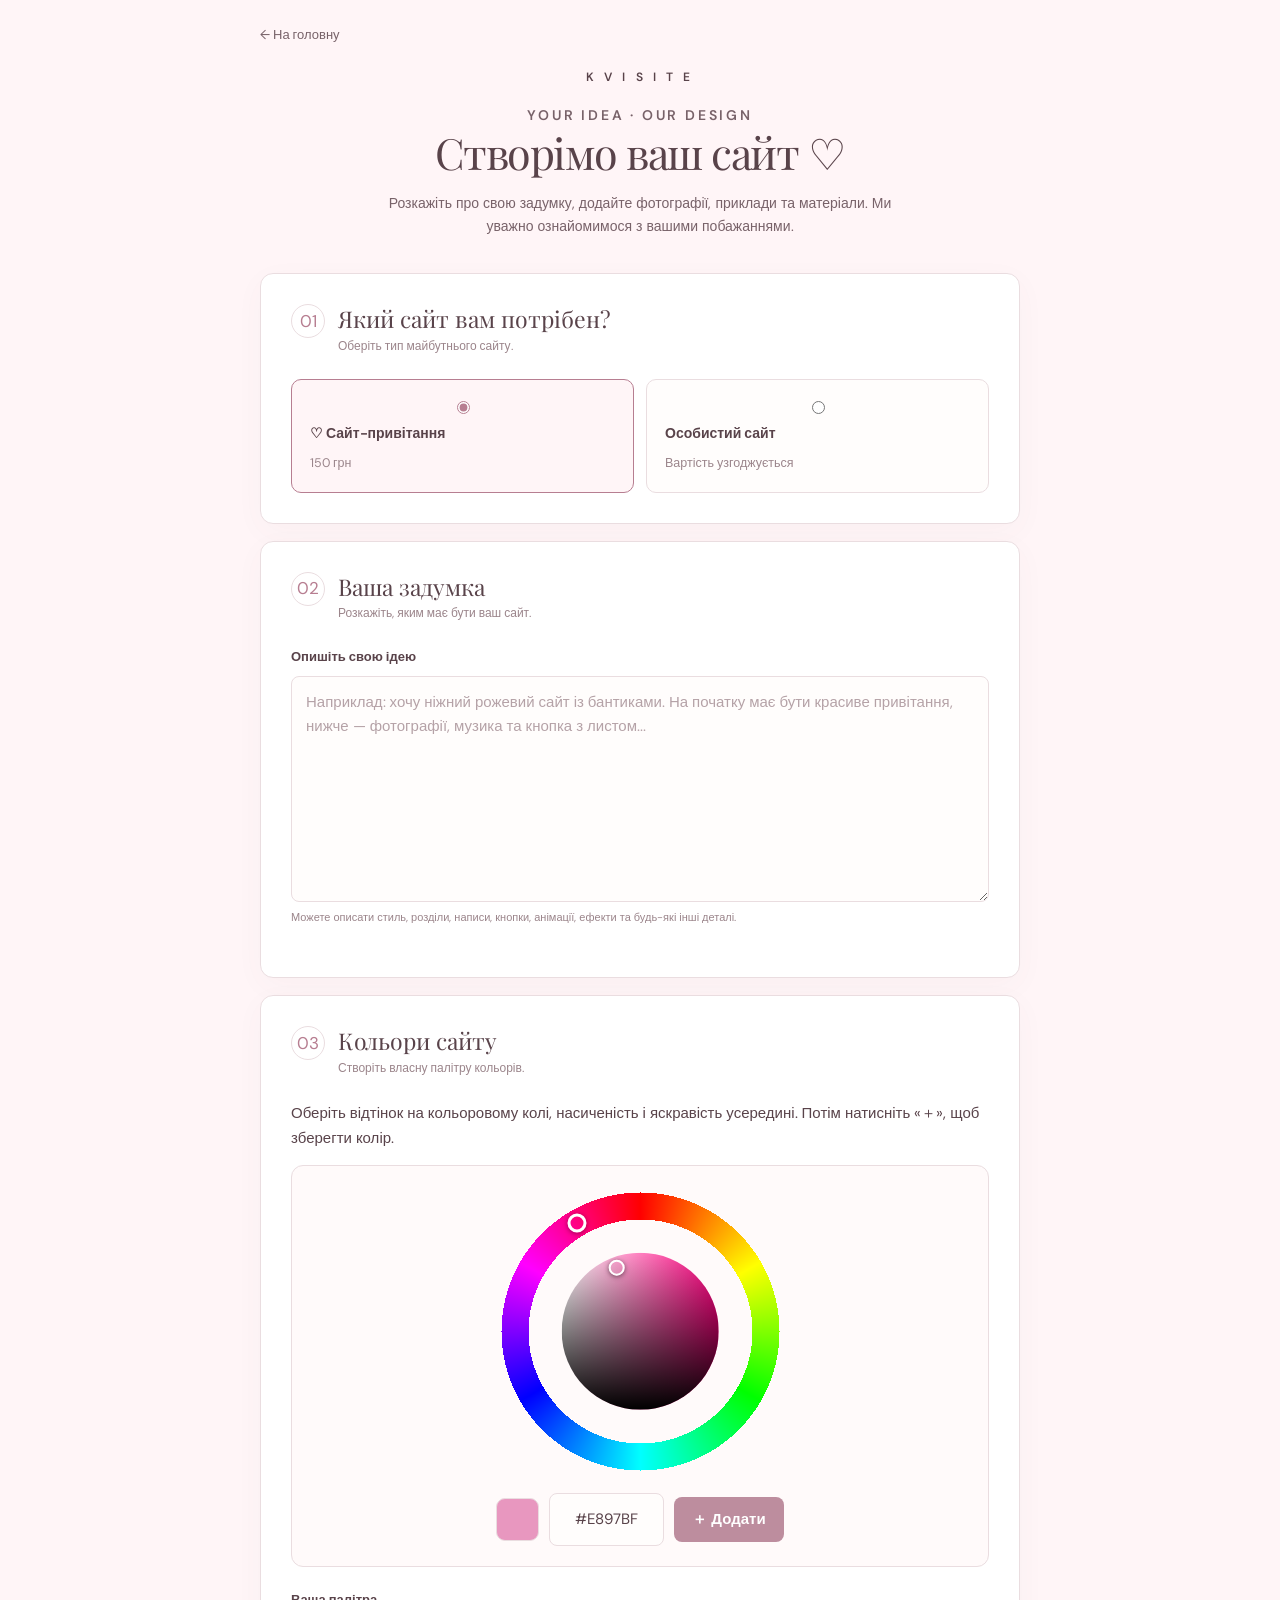
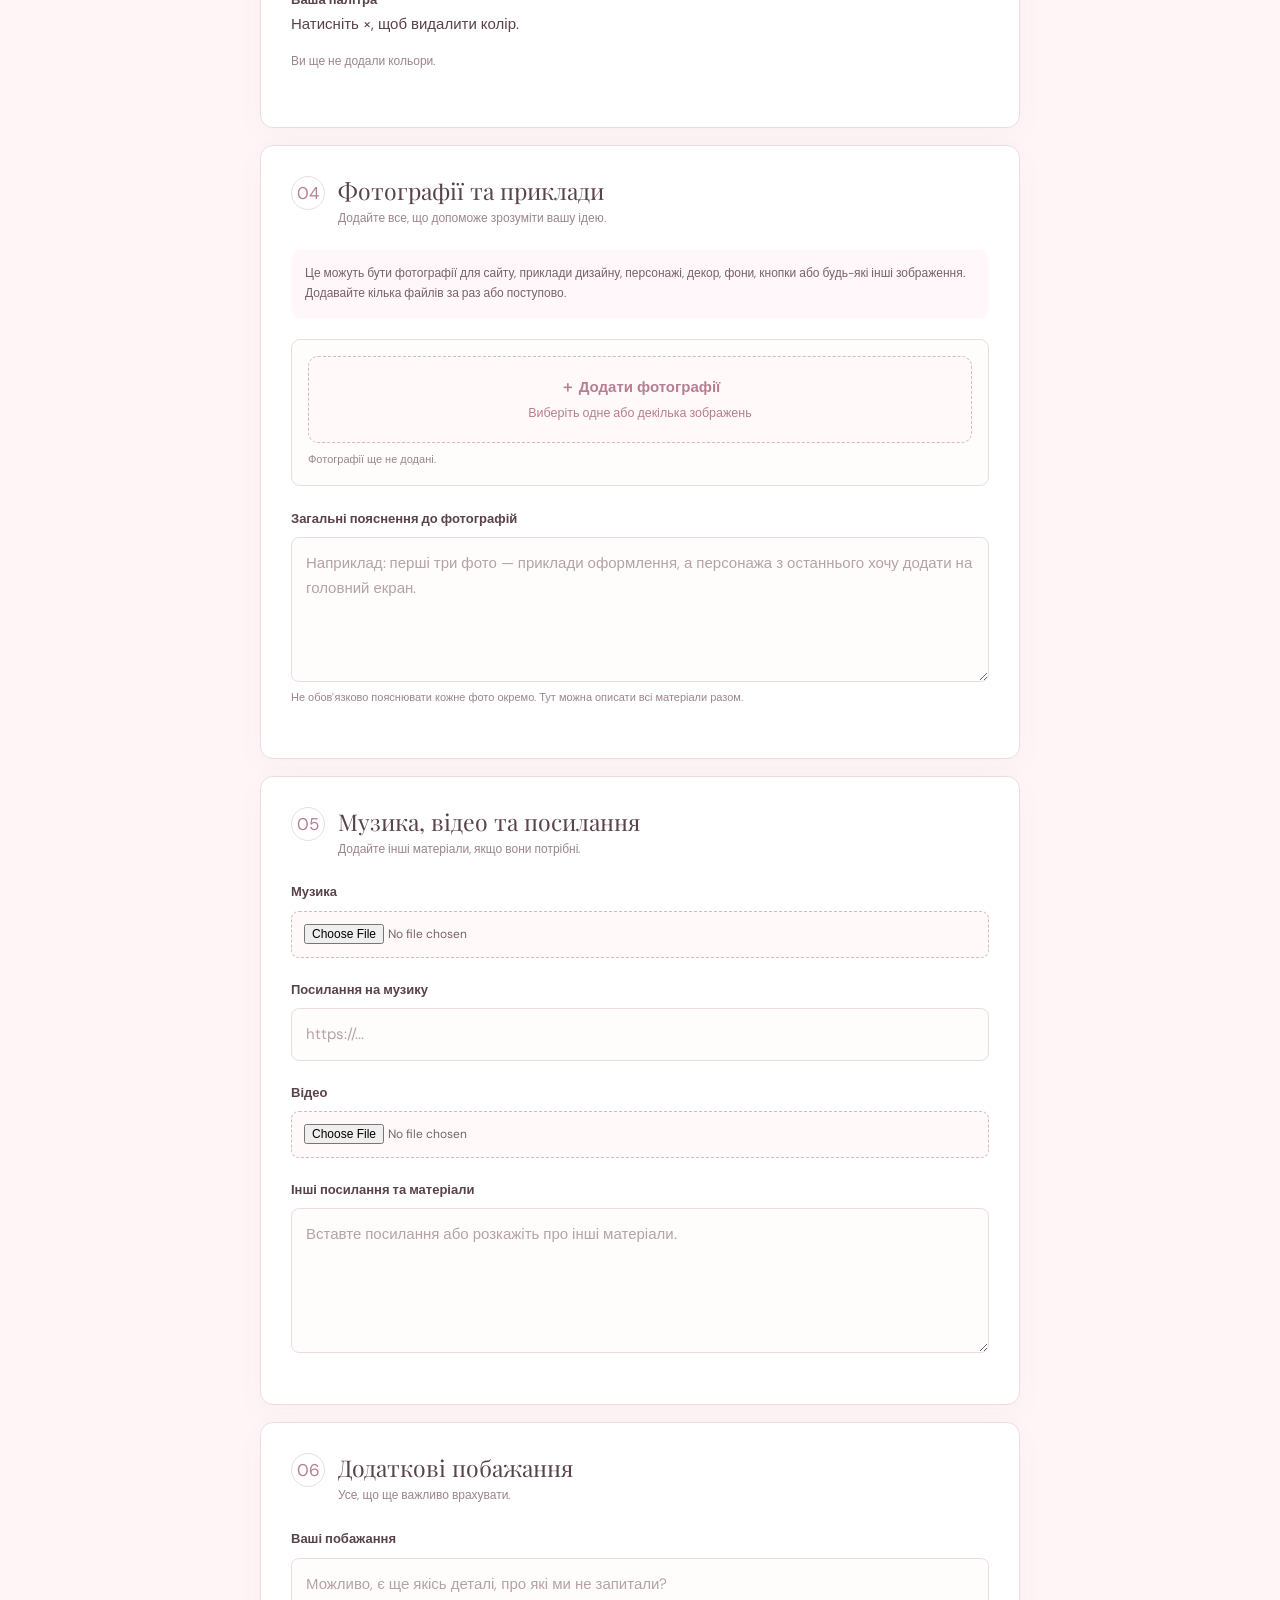
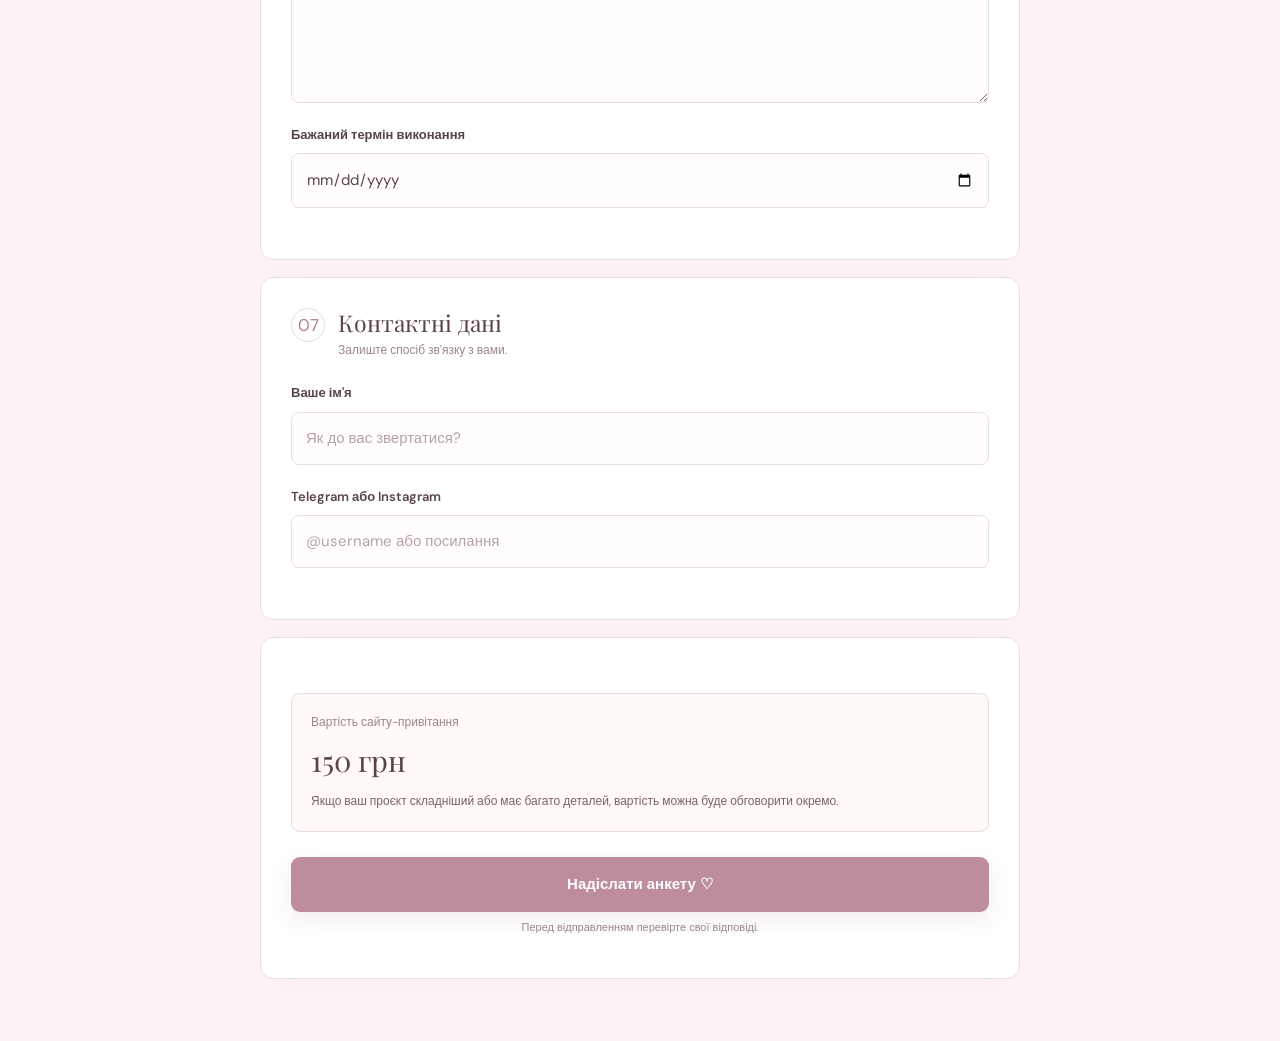
==== order.html @ e39fb4b3 "Update order.html" ====
<!DOCTYPE html>
<html lang="uk">
<head>
<meta charset="UTF-8">
<meta name="viewport" content="width=device-width, initial-scale=1.0">
<title>Замовлення — KVISITE</title>
<link rel="stylesheet" href="style.css">

<style>
/* Нова анкета KVISITE */

.order-wrap { max-width: 760px; }

.order-header { margin-bottom: 35px; }

.form-card {
  padding: clamp(18px, 4vw, 30px);
  border-radius: 13px;
}

.card-heading { margin-bottom: 22px; }

.card-heading h2 { font-size: 23px; }

.field textarea { min-height: 145px; }

.field small { line-height: 1.6; }

.type-grid {
  display: grid;
  grid-template-columns: repeat(2, 1fr);
  gap: 12px;
}

.type-card {
  display: flex;
  flex-direction: column;
  gap: 8px;
  padding: 18px;
  border: 1px solid var(--border);
  border-radius: 10px;
  background: #fffdfc;
  cursor: pointer;
}

.type-card:has(input:checked) {
  border-color: var(--pink-dark);
  background: #fff5f7;
}

.type-card input { accent-color: var(--pink-dark); }

.type-card strong { font-size: 14px; }

.type-card small { color: var(--muted); }

.color-editor {
  display: flex;
  flex-direction: column;
  align-items: center;
  gap: 17px;
  padding: 20px 10px;
  border: 1px solid var(--border);
  border-radius: 12px;
  background: #fffafa;
}

.color-picker {
  position: relative;
  width: min(100%, 290px);
  aspect-ratio: 1;
  touch-action: none;
}

#colorWheel {
  display: block;
  width: 100%;
  height: 100%;
  cursor: crosshair;
}

.color-marker {
  position: absolute;
  width: 19px;
  height: 19px;
  border: 3px solid white;
  border-radius: 50%;
  box-shadow: 0 1px 5px #0006;
  transform: translate(-50%, -50%);
  pointer-events: none;
}

.sv-area {
  position: absolute;
  left: 50%;
  top: 50%;
  width: 54%;
  height: 54%;
  transform: translate(-50%, -50%);
  border-radius: 50%;
  overflow: hidden;
  cursor: crosshair;
  touch-action: none;
}

.sv-color {
  position: absolute;
  inset: 0;
  background:
    linear-gradient(to top, #000, transparent),
    linear-gradient(to right, #fff, hsl(0,100%,50%));
}

.sv-marker {
  position: absolute;
  width: 16px;
  height: 16px;
  border: 2px solid white;
  border-radius: 50%;
  box-shadow: 0 1px 5px #0008;
  transform: translate(-50%, -50%);
  pointer-events: none;
}

.color-controls {
  display: flex;
  align-items: center;
  justify-content: center;
  flex-wrap: wrap;
  gap: 10px;
  width: 100%;
}

.current-color {
  width: 43px;
  height: 43px;
  border: 1px solid var(--border);
  border-radius: 9px;
  background: #e7b8c7;
}

.hex-input {
  width: 115px !important;
  min-height: 43px !important;
  text-transform: uppercase;
  text-align: center;
}

.add-color {
  min-height: 43px;
  padding: 10px 18px;
  border: 0;
  border-radius: 8px;
  color: white;
  background: #bd8d9e;
  font-weight: 600;
}

.add-color:hover { background: #a97689; }

.color-list {
  display: flex;
  flex-wrap: wrap;
  gap: 10px;
  min-height: 45px;
  width: 100%;
}

.saved-color {
  position: relative;
  width: 43px;
  height: 43px;
  border: 1px solid #e5d8dc;
  border-radius: 9px;
  cursor: pointer;
}

.saved-color button {
  position: absolute;
  top: -8px;
  right: -8px;
  width: 19px;
  height: 19px;
  padding: 0;
  border: 1px solid white;
  border-radius: 50%;
  color: white;
  background: #b77e91;
  font-size: 13px;
  line-height: 17px;
}

.empty-colors {
  color: var(--muted);
  font-size: 12px;
}

.photo-add {
  display: block;
  padding: 18px;
  border: 1px dashed #d9b8c4;
  border-radius: 10px;
  color: var(--pink-dark);
  background: #fff9fa;
  text-align: center;
  cursor: pointer;
}

.photo-add input { display: none; }

.photo-item {
  display: grid;
  grid-template-columns: 68px minmax(0,1fr) 30px;
  gap: 11px;
  align-items: center;
  padding: 12px 0;
  border-bottom: 1px solid var(--border);
}

.photo-item img {
  width: 68px;
  height: 68px;
  border-radius: 8px;
  object-fit: cover;
}

.photo-item small {
  display: block;
  margin-bottom: 5px;
  overflow-wrap: anywhere;
  color: var(--brown-soft);
}

.photo-comment {
  min-height: 40px !important;
  padding: 8px 10px !important;
  font-size: 12px !important;
}

.remove-file {
  border: 0;
  color: var(--pink-dark);
  background: transparent;
  font-size: 22px;
}

.material-note {
  padding: 14px;
  border-radius: 9px;
  color: var(--brown-soft);
  background: #fff7f9;
  font-size: 12px;
}

.check-list {
  display: grid;
  grid-template-columns: repeat(2, 1fr);
  gap: 9px;
}

.check-option {
  display: flex;
  align-items: center;
  gap: 9px;
  padding: 12px;
  border: 1px solid var(--border);
  border-radius: 8px;
  font-size: 13px;
  cursor: pointer;
}

.check-option:has(input:checked) {
  border-color: var(--pink-dark);
  background: #fff5f7;
}

.check-option input { accent-color: var(--pink-dark); }

@media(max-width: 480px) {
  .type-grid, .check-list { grid-template-columns: 1fr; }
  .photo-item { grid-template-columns: 55px minmax(0,1fr) 25px; }
  .photo-item img { width: 55px; height: 55px; }
}
</style>
</head>

<body class="order-page">

<main class="order-wrap">

<a href="index.html" class="back-link">← На головну</a>

<header class="order-header">
  <div class="mini-wordmark">K V I S I T E</div>
  <p class="eyebrow">YOUR IDEA · OUR DESIGN</p>
  <h1>Створімо ваш сайт ♡</h1>
  <p>
    Розкажіть про свою задумку, додайте фотографії,
    приклади та матеріали. Ми уважно ознайомимося
    з вашими побажаннями.
  </p>
</header>

<form id="orderForm">

<!-- 01. Тип сайту -->
<section class="form-card">
  <div class="card-heading">
    <div class="card-flower">01</div>
    <div>
      <h2>Який сайт вам потрібен?</h2>
      <p>Оберіть тип майбутнього сайту.</p>
    </div>
  </div>

  <div class="type-grid">
    <label class="type-card">
      <input type="radio" name="siteType"
        value="Сайт-привітання" checked>
      <strong>♡ Сайт-привітання</strong>
      <small>150 грн</small>
    </label>

    <label class="type-card">
      <input type="radio" name="siteType"
        value="Особистий сайт">
      <strong>Особистий сайт</strong>
      <small>Вартість узгоджується</small>
    </label>
  </div>
</section>

<!-- 02. Опис -->
<section class="form-card">
  <div class="card-heading">
    <div class="card-flower">02</div>
    <div>
      <h2>Ваша задумка</h2>
      <p>Розкажіть, яким має бути ваш сайт.</p>
    </div>
  </div>

  <label class="field">
    <span>Опишіть свою ідею</span>
    <textarea name="idea" rows="8"
      placeholder="Наприклад: хочу ніжний рожевий сайт із бантиками. На початку має бути красиве привітання, нижче — фотографії, музика та кнопка з листом..."></textarea>
    <small>
      Можете описати стиль, розділи, написи, кнопки,
      анімації, ефекти та будь-які інші деталі.
    </small>
  </label>
</section>

<!-- 03. Цветовой редактор -->
<section class="form-card">
  <div class="card-heading">
    <div class="card-flower">03</div>
    <div>
      <h2>Кольори сайту</h2>
      <p>Створіть власну палітру кольорів.</p>
    </div>
  </div>

  <p class="hint">
    Оберіть відтінок на кольоровому колі,
    насиченість і яскравість усередині.
    Потім натисніть «＋», щоб зберегти колір.
  </p>

  <div class="color-editor">
    <div class="color-picker" id="colorPicker">
      <canvas id="colorWheel" width="290" height="290"></canvas>
      <div class="color-marker" id="wheelMarker"></div>

      <div class="sv-area" id="svArea">
        <div class="sv-color" id="svColor"></div>
        <div class="sv-marker" id="svMarker"></div>
      </div>
    </div>

    <div class="color-controls">
      <div class="current-color" id="currentColor"></div>
      <input class="hex-input" id="hexInput"
        value="#E7B8C7" maxlength="7" aria-label="HEX колір">
      <button type="button" class="add-color" id="addColor">
        ＋ Додати
      </button>
    </div>
  </div>

  <div style="margin-top:20px">
    <strong style="font-size:13px">Ваша палітра</strong>
    <p class="hint">Натисніть ×, щоб видалити колір.</p>
    <div class="color-list" id="colorList">
      <span class="empty-colors">Ви ще не додали кольори.</span>
    </div>
  </div>
</section>

<!-- 04. Фото -->
<section class="form-card">
  <div class="card-heading">
    <div class="card-flower">04</div>
    <div>
      <h2>Фотографії та приклади</h2>
      <p>Додайте все, що допоможе зрозуміти вашу ідею.</p>
    </div>
  </div>

  <div class="material-note">
    Це можуть бути фотографії для сайту, приклади дизайну,
    персонажі, декор, фони, кнопки або будь-які інші зображення.
    Додавайте кілька файлів за раз або поступово.
  </div>

  <div class="upload-block">
    <label class="photo-add">
      <strong>＋ Додати фотографії</strong>
      <br>
      <small>Виберіть одне або декілька зображень</small>
      <input type="file" id="photosInput" accept="image/*" multiple>
    </label>

    <div id="photoList"></div>
    <p class="file-info" id="photoInfo">
      Фотографії ще не додані.
    </p>
  </div>

  <label class="field" style="margin-top:22px">
    <span>Загальні пояснення до фотографій</span>
    <textarea name="photoNotes" rows="4"
      placeholder="Наприклад: перші три фото — приклади оформлення, а персонажа з останнього хочу додати на головний екран."></textarea>
    <small>
      Не обов'язково пояснювати кожне фото окремо.
      Тут можна описати всі матеріали разом.
    </small>
  </label>
</section>

<!-- 05. Материалы -->
<section class="form-card">
  <div class="card-heading">
    <div class="card-flower">05</div>
    <div>
      <h2>Музика, відео та посилання</h2>
      <p>Додайте інші матеріали, якщо вони потрібні.</p>
    </div>
  </div>

  <label class="field">
    <span>Музика</span>
    <input type="file" name="musicFile" accept="audio/*">
  </label>

  <label class="field">
    <span>Посилання на музику</span>
    <input type="url" name="musicLink"
      placeholder="https://...">
  </label>

  <label class="field">
    <span>Відео</span>
    <input type="file" name="videoFile" accept="video/*">
  </label>

  <label class="field">
    <span>Інші посилання та матеріали</span>
    <textarea name="otherMaterials" rows="3"
      placeholder="Вставте посилання або розкажіть про інші матеріали."></textarea>
  </label>
</section>

<!-- 06. Пожелания -->
<section class="form-card">
  <div class="card-heading">
    <div class="card-flower">06</div>
    <div>
      <h2>Додаткові побажання</h2>
      <p>Усе, що ще важливо врахувати.</p>
    </div>
  </div>

  <label class="field">
    <span>Ваші побажання</span>
    <textarea name="extraWishes" rows="4"
      placeholder="Можливо, є ще якісь деталі, про які ми не запитали?"></textarea>
  </label>

  <label class="field">
    <span>Бажаний термін виконання</span>
    <input type="date" name="deadline" id="deadline">
  </label>
</section>

<!-- 07. Контакты -->
<section class="form-card">
  <div class="card-heading">
    <div class="card-flower">07</div>
    <div>
      <h2>Контактні дані</h2>
      <p>Залиште спосіб зв'язку з вами.</p>
    </div>
  </div>

  <label class="field">
    <span>Ваше ім'я</span>
    <input type="text" name="recipientName"
      placeholder="Як до вас звертатися?" required>
  </label>

  <label class="field">
    <span>Telegram або Instagram</span>
    <input type="text" name="contact"
      placeholder="@username або посилання" required>
  </label>
</section>

<!-- Отправка -->
<section class="form-card">
  <div class="price-note">
    <span>Вартість сайту-привітання</span>
    <strong>150 грн</strong>
    <p>
      Якщо ваш проєкт складніший або має багато деталей,
      вартість можна буде обговорити окремо.
    </p>
  </div>

  <button class="button button-primary submit-button"
    id="submitButton" type="submit">
    Надіслати анкету ♡
  </button>

  <p class="submit-note">
    Перед відправленням перевірте свої відповіді.
  </p>
  <p class="form-status" id="formStatus" role="status"></p>
</section>

</form>
</main>

<div class="success-toast" id="successToast" hidden>
  <div class="success-mark">♡</div>
  <h2>Дякуємо за замовлення!</h2>
  <p>Вашу анкету надіслано. Ми зв'яжемося з вами для обговорення деталей.</p>
  <a href="index.html" class="button button-primary">На головну</a>
</div>

<script>
/* --------------------------------
   Налаштування
-------------------------------- */

const WORKER_URL =
  "https://kvisite-api.k2503212.workers.dev/";

const MAX_TOTAL_SIZE = 70 * 1024 * 1024;

const form = document.getElementById("orderForm");
const statusBox = document.getElementById("formStatus");
const submitButton = document.getElementById("submitButton");

/* --------------------------------
   КОЛЬОРОВИЙ РЕДАКТОР
-------------------------------- */

const canvas = document.getElementById("colorWheel");
const ctx = canvas.getContext("2d");

const picker = document.getElementById("colorPicker");
const wheelMarker = document.getElementById("wheelMarker");
const svArea = document.getElementById("svArea");
const svColor = document.getElementById("svColor");
const svMarker = document.getElementById("svMarker");

const currentColor = document.getElementById("currentColor");
const hexInput = document.getElementById("hexInput");
const colorList = document.getElementById("colorList");

let hue = 330;
let saturation = 0.35;
let brightness = 0.91;

let chosenColors = [];

const wheelSize = 290;
const wheelCenter = wheelSize / 2;
const outerRadius = 139;
const innerRadius = 112;

function drawWheel() {
  const image = ctx.createImageData(wheelSize, wheelSize);

  for (let y = 0; y < wheelSize; y++) {
    for (let x = 0; x < wheelSize; x++) {
      const dx = x - wheelCenter;
      const dy = y - wheelCenter;
      const distance = Math.sqrt(dx * dx + dy * dy);

      if (distance >= innerRadius && distance <= outerRadius) {
        let angle = Math.atan2(dy, dx) * 180 / Math.PI;
        let h = (angle + 360 + 90) % 360;

        const rgb = hsvToRgb(h, 1, 1);
        const index = (y * wheelSize + x) * 4;

        image.data[index] = rgb.r;
        image.data[index + 1] = rgb.g;
        image.data[index + 2] = rgb.b;
        image.data[index + 3] = 255;
      }
    }
  }

  ctx.putImageData(image, 0, 0);
}

function hsvToRgb(h, s, v) {
  const c = v * s;
  const x = c * (1 - Math.abs((h / 60) % 2 - 1));
  const m = v - c;

  let r = 0, g = 0, b = 0;

  if (h < 60) [r,g,b] = [c,x,0];
  else if (h < 120) [r,g,b] = [x,c,0];
  else if (h < 180) [r,g,b] = [0,c,x];
  else if (h < 240) [r,g,b] = [0,x,c];
  else if (h < 300) [r,g,b] = [x,0,c];
  else [r,g,b] = [c,0,x];

  return {
    r: Math.round((r + m) * 255),
    g: Math.round((g + m) * 255),
    b: Math.round((b + m) * 255)
  };
}

function rgbToHex(rgb) {
  return "#" + [rgb.r, rgb.g, rgb.b]
    .map(v => v.toString(16).padStart(2, "0"))
    .join("")
    .toUpperCase();
}

function currentHex() {
  return rgbToHex(hsvToRgb(hue, saturation, brightness));
}

function updatePicker() {
  const angle = (hue - 90) * Math.PI / 180;
  const radius = (innerRadius + outerRadius) / 2;

  const markerX = wheelCenter + Math.cos(angle) * radius;
  const markerY = wheelCenter + Math.sin(angle) * radius;

  wheelMarker.style.left = markerX / wheelSize * 100 + "%";
  wheelMarker.style.top = markerY / wheelSize * 100 + "%";

  svColor.style.background =
    `linear-gradient(to top, black, transparent),
     linear-gradient(to right, white, hsl(${hue},100%,50%))`;

  svMarker.style.left = saturation * 100 + "%";
  svMarker.style.top = (1 - brightness) * 100 + "%";

  const hex = currentHex();
  currentColor.style.background = hex;
  hexInput.value = hex;
}

function selectHue(event) {
  const rect = canvas.getBoundingClientRect();

  const x = (event.clientX - rect.left) *
    wheelSize / rect.width;

  const y = (event.clientY - rect.top) *
    wheelSize / rect.height;

  const dx = x - wheelCenter;
  const dy = y - wheelCenter;
  const distance = Math.sqrt(dx * dx + dy * dy);

  if (distance < innerRadius - 5 || distance > outerRadius + 5) {
    return;
  }

  let angle = Math.atan2(dy, dx) * 180 / Math.PI;
  hue = (angle + 360 + 90) % 360;

  updatePicker();
}

function selectSV(event) {
  const rect = svArea.getBoundingClientRect();

  saturation = Math.max(0, Math.min(
    1, (event.clientX - rect.left) / rect.width
  ));

  brightness = 1 - Math.max(0, Math.min(
    1, (event.clientY - rect.top) / rect.height
  ));

  updatePicker();
}

canvas.addEventListener("pointerdown", event => {
  canvas.setPointerCapture(event.pointerId);
  selectHue(event);
});

canvas.addEventListener("pointermove", event => {
  if (event.buttons) selectHue(event);
});

svArea.addEventListener("pointerdown", event => {
  svArea.setPointerCapture(event.pointerId);
  selectSV(event);
});

svArea.addEventListener("pointermove", event => {
  if (event.buttons) selectSV(event);
});

hexInput.addEventListener("change", () => {
  const value = hexInput.value.trim();

  if (!/^#[0-9a-fA-F]{6}$/.test(value)) {
    updatePicker();
    return;
  }

  const r = parseInt(value.slice(1,3), 16) / 255;
  const g = parseInt(value.slice(3,5), 16) / 255;
  const b = parseInt(value.slice(5,7), 16) / 255;

  const max = Math.max(r,g,b);
  const min = Math.min(r,g,b);
  const delta = max - min;

  brightness = max;
  saturation = max === 0 ? 0 : delta / max;

  if (delta === 0) hue = 0;
  else if (max === r) hue = 60 * (((g-b)/delta) % 6);
  else if (max === g) hue = 60 * ((b-r)/delta + 2);
  else hue = 60 * ((r-g)/delta + 4);

  hue = (hue + 360) % 360;

  updatePicker();
});

document.getElementById("addColor").addEventListener("click", () => {
  const hex = currentHex();

  if (chosenColors.includes(hex)) return;

  chosenColors.push(hex);
  renderColors();
});

function renderColors() {
  colorList.innerHTML = "";

  if (!chosenColors.length) {
    colorList.innerHTML =
      '<span class="empty-colors">Ви ще не додали кольори.</span>';
    return;
  }

  chosenColors.forEach((color, index) => {
    const item = document.createElement("div");
    item.className = "saved-color";
    item.style.background = color;
    item.title = color;

    const remove = document.createElement("button");
    remove.type = "button";
    remove.textContent = "×";
    remove.setAttribute("aria-label", "Видалити " + color);

    remove.addEventListener("click", () => {
      chosenColors.splice(index, 1);
      renderColors();
    });

    item.appendChild(remove);
    colorList.appendChild(item);
  });
}

drawWheel();
updatePicker();

/* --------------------------------
   ФОТОГРАФИИ
-------------------------------- */

const photosInput = document.getElementById("photosInput");
const photoList = document.getElementById("photoList");
const photoInfo = document.getElementById("photoInfo");

let photos = [];

function getTotalSize() {
  const music = form.elements.musicFile.files[0];
  const video = form.elements.videoFile.files[0];

  return photos.reduce((sum, item) => sum + item.file.size, 0)
    + (music ? music.size : 0)
    + (video ? video.size : 0);
}

function renderPhotos() {
  photoList.innerHTML = "";

  photos.forEach((item, index) => {
    const row = document.createElement("div");
    row.className = "photo-item";

    const image = document.createElement("img");
    image.src = item.preview;
    image.alt = "Попередній перегляд";

    const details = document.createElement("div");

    const filename = document.createElement("small");
    filename.textContent = item.file.name;

    const comment = document.createElement("input");
    comment.className = "photo-comment";
    comment.type = "text";
    comment.placeholder = "Коментар до фото (необов'язково)";
    comment.value = item.comment;

    comment.addEventListener("input", () => {
      item.comment = comment.value;
    });

    details.append(filename, comment);

    const remove = document.createElement("button");
    remove.className = "remove-file";
    remove.type = "button";
    remove.textContent = "×";
    remove.setAttribute("aria-label", "Видалити фото");

    remove.addEventListener("click", () => {
      URL.revokeObjectURL(item.preview);
      photos.splice(index, 1);
      renderPhotos();
    });

    row.append(image, details, remove);
    photoList.appendChild(row);
  });

  photoInfo.textContent = photos.length
    ? `Додано: ${photos.length} фото. Загальний розмір: ${(getTotalSize()/1024/1024).toFixed(1)} МБ.`
    : "Фотографії ще не додані.";
}

photosInput.addEventListener("change", () => {
  for (const file of Array.from(photosInput.files)) {
    if (!file.type.startsWith("image/")) continue;

    if (getTotalSize() + file.size > MAX_TOTAL_SIZE) {
      alert("Загальний розмір файлів не може перевищувати 70 МБ.");
      break;
    }

    photos.push({
      file,
      comment: "",
      preview: URL.createObjectURL(file)
    });
  }

  photosInput.value = "";
  renderPhotos();
});

/* --------------------------------
   ДАТА
-------------------------------- */

const deadline = document.getElementById("deadline");
deadline.min = new Date().toISOString().split("T")[0];

/* --------------------------------
   ОТПРАВКА АНКЕТЫ
-------------------------------- */

form.addEventListener("submit", async event => {
  event.preventDefault();
  statusBox.textContent = "";

  if (getTotalSize() > MAX_TOTAL_SIZE) {
    statusBox.textContent =
      "Загальний розмір файлів перевищує 70 МБ.";
    return;
  }

  submitButton.disabled = true;
  submitButton.textContent = "Надсилаємо...";

  const siteType = form.elements.siteType.value;

  const details = {
    siteType,
    tariff: "150 грн",
    recipientName: form.elements.recipientName.value,
    contact: form.elements.contact.value,
    deadline: form.elements.deadline.value,

    idea: form.elements.idea.value,
    selectedColors: chosenColors,

    photoNotes: form.elements.photoNotes.value,
    photoComments: photos.map(item => ({
      filename: item.file.name,
      comment: item.comment
    })),

    musicLink: form.elements.musicLink.value,
    otherMaterials: form.elements.otherMaterials.value,
    extraWishes: form.elements.extraWishes.value
  };

  const data = new FormData();

  data.append("orderDetails", JSON.stringify(details));
  data.append("tariff", "150 грн");

  photos.forEach(item => {
    data.append("photos", item.file, item.file.name);
  });

  const music = form.elements.musicFile.files[0];
  const video = form.elements.videoFile.files[0];

  if (music) data.append("musicFile", music);
  if (video) data.append("videoFile", video);

  try {
    const response = await fetch(WORKER_URL, {
      method: "POST",
      body: data
    });

    const result = await response.json();

    if (!response.ok || !result.ok) {
      throw new Error(result.error || "Помилка відправлення.");
    }

    document.getElementById("successToast").hidden = false;
    window.scrollTo({ top: 0, behavior: "smooth" });

  } catch (error) {
    statusBox.textContent =
      error.message || "Не вдалося надіслати анкету. Спробуйте ще раз.";
  } finally {
    submitButton.disabled = false;
    submitButton.textContent = "Надіслати анкету ♡";
  }
});
</script>

</body>
</html>
---- style.css ----
@import url('https://fonts.googleapis.com/css2?family=DM+Sans:wght@400;500;600;700&family=Playfair+Display:ital,wght@0,400;0,500;1,400&display=swap');

:root {
  --cream: #fffaf7;
  --milk: #fffdfb;
  --pink-bg: #fff5f7;
  --pink: #e7b8c7;
  --pink-dark: #b77e91;
  --pink-light: #f8e6ec;
  --brown: #59434a;
  --brown-soft: #786269;
  --muted: #9b858b;
  --border: #eadde0;
  --white: #ffffff;
  --shadow: 0 16px 45px rgba(112, 71, 84, .06);
}

* {
  box-sizing: border-box;
}

html {
  scroll-behavior: smooth;
}

body {
  margin: 0;
  color: var(--brown);
  background: var(--cream);
  font-family: "DM Sans", Arial, sans-serif;
  font-size: 15px;
  line-height: 1.65;
}

button,
input,
textarea,
select {
  font: inherit;
}

button,
a,
label {
  -webkit-tap-highlight-color: transparent;
}

a {
  color: inherit;
  text-decoration: none;
}

button {
  cursor: pointer;
}

[hidden] {
  display: none !important;
}

.home {
  width: min(100% - 36px, 1050px);
  margin: 0 auto;
}

.wordmark {
  padding: 27px 0;
  text-align: center;
  font-size: 16px;
  font-weight: 600;
  letter-spacing: .32em;
  animation: fade-in .7s ease both;
}

.hero {
  width: min(100%, 670px);
  margin: 20px auto 100px;
  text-align: center;
  animation: fade-in .8s ease both;
}

.hero-art {
  position: relative;
  height: clamp(240px, 45vw, 410px);
  overflow: hidden;
  border: 1px solid #f0e2df;
  border-radius: 8px;
  background:
    radial-gradient(ellipse at 20% 15%, rgba(255,255,255,.9), transparent 38%),
    radial-gradient(ellipse at 85% 90%, #e8d2d0, transparent 45%),
    linear-gradient(135deg, #f8ede5, #fffaf6 48%, #ecdcd6);
  box-shadow: var(--shadow);
}

.silk {
  position: absolute;
  width: 130%;
  height: 65%;
  left: -15%;
  border-radius: 48%;
  transform: rotate(-13deg);
  background: linear-gradient(160deg, rgba(255,255,255,.75), rgba(228,203,198,.24), rgba(255,255,255,.7));
  box-shadow: 0 20px 50px rgba(143, 107, 107, .07);
}

.silk-one {
  top: -15%;
}

.silk-two {
  bottom: -35%;
  transform: rotate(13deg);
  background: linear-gradient(170deg, rgba(255,255,255,.45), rgba(223,192,191,.42), rgba(255,255,255,.8));
}

.bow {
  position: absolute;
  top: 47%;
  left: 50%;
  width: 155px;
  height: 120px;
  transform: translate(-50%, -50%) rotate(-8deg);
  filter: drop-shadow(0 8px 7px rgba(129, 82, 95, .14));
}

.bow-loop {
  position: absolute;
  top: 17px;
  width: 70px;
  height: 65px;
  border: 1px solid rgba(175, 112, 133, .28);
  background: linear-gradient(135deg, #f6d9e2, #dba6b9 65%, #f2d3dd);
}

.bow-left {
  left: 5px;
  border-radius: 75% 22% 68% 30%;
  transform: rotate(20deg) skew(-5deg);
}

.bow-right {
  right: 5px;
  border-radius: 22% 75% 30% 68%;
  transform: rotate(-20deg) skew(5deg);
}

.bow-knot {
  position: absolute;
  z-index: 2;
  top: 40px;
  left: 64px;
  width: 28px;
  height: 25px;
  border-radius: 40%;
  background: linear-gradient(120deg, #e8b6c7, #d18ca5);
}

.bow-tail {
  position: absolute;
  top: 60px;
  width: 34px;
  height: 57px;
  background: linear-gradient(90deg, #d99cb1, #f2d0db);
  clip-path: polygon(15% 0, 100% 0, 82% 100%, 50% 80%, 15% 100%);
}

.bow-tail-left {
  left: 40px;
  transform: rotate(14deg);
}

.bow-tail-right {
  right: 40px;
  transform: rotate(-14deg);
}

.eyebrow {
  margin: 29px 0 12px;
  color: var(--pink-dark);
  font-size: 10px;
  font-weight: 600;
  letter-spacing: .2em;
}

h1,
h2,
h3,
p {
  margin-top: 0;
}

.hero h1,
.order-header h1 {
  font-family: "Playfair Display", Georgia, serif;
  font-weight: 400;
  letter-spacing: -.035em;
  line-height: 1.2;
}

.hero h1 {
  margin-bottom: 18px;
  font-size: clamp(31px, 6vw, 48px);
}

.hero-text {
  max-width: 500px;
  margin: 0 auto 26px;
  color: var(--brown-soft);
  font-size: 15px;
}

.price-card {
  display: flex;
  flex-direction: column;
  gap: 3px;
  width: min(100%, 310px);
  margin: 0 auto 22px;
  padding: 19px;
  border: 1px solid var(--border);
  border-radius: 9px;
  background: rgba(255, 255, 255, .65);
}

.price-card > span,
.price-note > span {
  color: var(--muted);
  font-size: 12px;
}

.price-card strong,
.price-note strong {
  font-family: "Playfair Display", Georgia, serif;
  font-size: 30px;
  font-weight: 400;
}

.price-card small {
  color: var(--muted);
  font-size: 11px;
}

.button {
  display: flex;
  align-items: center;
  justify-content: center;
  gap: 22px;
  width: 100%;
  min-height: 54px;
  padding: 14px 22px;
  border: 1px solid transparent;
  border-radius: 9px;
  font-weight: 600;
  transition: background .2s ease, transform .2s ease, box-shadow .2s ease;
}

.button-primary {
  color: #fffdfc;
  background: #bd8d9e;
  box-shadow: 0 8px 22px rgba(165, 111, 131, .12);
}

.button-primary:hover {
  background: #a97689;
  transform: translateY(-1px);
}

.button-primary:disabled {
  cursor: wait;
  opacity: .7;
  transform: none;
}

.hero .button {
  width: min(100%, 360px);
  margin: 0 auto;
}

.hero-note {
  margin: 13px auto 0;
  color: var(--muted);
  font-size: 11px;
}

.how-section {
  padding: 60px 0 80px;
  border-top: 1px solid var(--border);
  text-align: center;
}

.how-section .eyebrow {
  margin-top: 0;
}

.how-section h2 {
  margin-bottom: 30px;
  font-family: "Playfair Display", Georgia, serif;
  font-size: clamp(27px, 4vw, 36px);
  font-weight: 400;
}

.steps {
  display: grid;
  grid-template-columns: repeat(3, minmax(0, 1fr));
  gap: 15px;
  text-align: left;
}

.step-card {
  padding: 22px;
  border: 1px solid var(--border);
  border-radius: 9px;
  background: rgba(255, 255, 255, .6);
}

.step-number {
  display: block;
  margin-bottom: 17px;
  color: var(--pink-dark);
  font-size: 12px;
  letter-spacing: .12em;
}

.step-card h3 {
  margin-bottom: 8px;
  font-size: 15px;
  font-weight: 600;
}

.step-card p {
  margin-bottom: 0;
  color: var(--brown-soft);
  font-size: 13px;
}

.site-footer {
  padding: 30px 0 38px;
  border-top: 1px solid var(--border);
  text-align: center;
}

.site-footer > span {
  font-size: 12px;
  font-weight: 600;
  letter-spacing: .25em;
}

.site-footer p {
  margin: 7px 0 0;
  color: var(--muted);
  font-size: 11px;
}

/* Сторінка замовлення */

.order-page {
  background: var(--pink-bg);
}

.order-wrap {
  width: min(100% - 30px, 760px);
  margin: 0 auto;
  padding: 22px 0 45px;
}

.back-link {
  display: inline-block;
  margin-bottom: 23px;
  color: var(--brown-soft);
  font-size: 13px;
}

.back-link:hover {
  color: var(--pink-dark);
}

.order-header {
  margin: 0 auto 28px;
  text-align: center;
}

.mini-wordmark {
  margin-bottom: 16px;
  font-size: 12px;
  font-weight: 600;
  letter-spacing: .3em;
}

.order-header h1 {
  margin-bottom: 13px;
  font-size: clamp(32px, 6vw, 43px);
}

.order-header p {
  max-width: 530px;
  margin: 0 auto;
  color: var(--brown-soft);
  font-size: 14px;
}

.form-card {
  margin-bottom: 17px;
  padding: clamp(19px, 4vw, 30px);
  border: 1px solid var(--border);
  border-radius: 12px;
  background: var(--white);
  box-shadow: 0 8px 30px rgba(112, 71, 84, .035);
  animation: fade-in .5s ease both;
}

.card-heading {
  display: flex;
  align-items: flex-start;
  gap: 13px;
  margin-bottom: 25px;
}

.card-flower {
  display: flex;
  flex: 0 0 34px;
  align-items: center;
  justify-content: center;
  width: 34px;
  height: 34px;
  border: 1px solid var(--border);
  border-radius: 50%;
  color: var(--pink-dark);
  font-size: 17px;
}

.card-heading h2 {
  margin: 0 0 3px;
  font-family: "Playfair Display", Georgia, serif;
  font-size: 24px;
  font-weight: 400;
  line-height: 1.3;
}

.card-heading p {
  margin: 0;
  color: var(--muted);
  font-size: 12px;
}

.field {
  display: block;
  min-width: 0;
  margin: 0 0 21px;
  padding: 0;
  border: 0;
}

.field > span,
.field > legend {
  display: block;
  margin-bottom: 8px;
  color: var(--brown);
  font-size: 13px;
  font-weight: 600;
}

.field legend {
  padding: 0;
}

input:not([type="checkbox"]):not([type="radio"]):not([type="file"]),
textarea,
select {
  display: block;
  width: 100%;
  min-height: 49px;
  padding: 13px 14px;
  border: 1px solid var(--border);
  border-radius: 8px;
  outline: none;
  color: var(--brown);
  background: #fffdfc;
  transition: border-color .2s, box-shadow .2s;
}

textarea {
  min-height: 125px;
  resize: vertical;
}

input::placeholder,
textarea::placeholder {
  color: #b5a2a7;
  opacity: 1;
}

input:focus,
textarea:focus,
select:focus {
  border-color: #c995a7;
  box-shadow: 0 0 0 3px rgba(231, 184, 199, .18);
}

.field small,
.submit-note {
  display: block;
  margin-top: 7px;
  color: var(--muted);
  font-size: 11px;
  line-height: 1.55;
}

.font-grid {
  display: grid;
  grid-template-columns: repeat(3, minmax(0, 1fr));
  gap: 10px;
}

.font-option,
.device-option {
  position: relative;
  display: flex;
  flex-direction: column;
  align-items: center;
  justify-content: center;
  gap: 5px;
  min-width: 0;
  padding: 14px 8px;
  border: 1px solid var(--border);
  border-radius: 9px;
  background: #fffdfc;
  text-align: center;
  cursor: pointer;
  transition: border-color .2s, background .2s;
}

.font-option:has(input:checked),
.device-option:has(input:checked) {
  border-color: var(--pink-dark);
  background: #fff5f7;
}

.font-option input,
.device-option input {
  position: absolute;
  top: 9px;
  right: 9px;
  accent-color: var(--pink-dark);
}

.font-sample {
  display: block;
  font-family: "Playfair Display", Georgia, serif;
  font-size: 28px;
  line-height: 1.4;
}

.elegant {
  font-style: italic;
}

.rounded-font {
  font-family: "DM Sans", sans-serif;
  font-weight: 600;
  letter-spacing: -.08em;
}

.minimal-font {
  font-family: Arial, sans-serif;
  font-weight: 300;
  letter-spacing: .08em;
}

.cute-font {
  color: var(--pink-dark);
  font-family: "Playfair Display", Georgia, serif;
}

.classic-font {
  font-family: Georgia, serif;
}

.font-option > span:last-child {
  color: var(--brown-soft);
  font-size: 11px;
}

.device-options {
  display: grid;
  grid-template-columns: repeat(2, minmax(0, 1fr));
  gap: 12px;
  margin-bottom: 9px;
}

.device-option {
  min-height: 135px;
  gap: 4px;
}

.device-icon {
  margin-bottom: 5px;
  color: var(--pink-dark);
  font-size: 29px;
}

.device-option strong {
  font-size: 14px;
}

.device-option small {
  color: var(--muted);
  font-size: 11px;
}

.feature-grid {
  display: grid;
  grid-template-columns: repeat(2, minmax(0, 1fr));
  gap: 9px;
}

.feature-option {
  display: flex;
  align-items: center;
  gap: 9px;
  min-height: 49px;
  padding: 10px 12px;
  border: 1px solid var(--border);
  border-radius: 8px;
  color: var(--brown-soft);
  font-size: 12px;
  cursor: pointer;
}

.feature-option:has(input:checked) {
  border-color: var(--pink-dark);
  background: #fff5f7;
  color: var(--brown);
}

.feature-option input {
  accent-color: var(--pink-dark);
}

.feature-option > span {
  color: var(--pink-dark);
  font-size: 17px;
}

.upload-block {
  margin-top: 21px;
  padding: 16px;
  border: 1px solid var(--border);
  border-radius: 9px;
  background: #fffdfc;
}

.upload-block .field:last-child {
  margin-bottom: 0;
}

input[type="file"] {
  display: block;
  width: 100%;
  padding: 12px;
  border: 1px dashed #d9b8c4;
  border-radius: 8px;
  color: var(--brown-soft);
  background: #fff9fa;
  font-size: 12px;
}

.photo-preview {
  display: grid;
  grid-template-columns: repeat(3, minmax(0, 1fr));
  gap: 10px;
  margin-top: 12px;
}

.photo-thumb {
  position: relative;
  min-width: 0;
  overflow: hidden;
  border: 1px solid var(--border);
  border-radius: 8px;
  background: var(--pink-bg);
}

.photo-thumb img {
  display: block;
  width: 100%;
  aspect-ratio: 1;
  object-fit: cover;
}

.photo-thumb > span {
  display: block;
  overflow: hidden;
  padding: 5px 7px;
  color: var(--brown-soft);
  font-size: 10px;
  text-overflow: ellipsis;
  white-space: nowrap;
}

.photo-thumb button {
  position: absolute;
  top: 5px;
  right: 5px;
  display: grid;
  width: 27px;
  height: 27px;
  place-items: center;
  border: 1px solid rgba(255,255,255,.8);
  border-radius: 50%;
  color: var(--brown);
  background: rgba(255,255,255,.94);
  font-size: 20px;
}

.file-info {
  margin: 7px 0 0;
  color: var(--muted);
  font-size: 11px;
  overflow-wrap: anywhere;
}

.conditional-block {
  margin-top: 18px;
  padding: 16px;
  border: 1px solid var(--border);
  border-radius: 9px;
  background: #fff7f9;
}

.conditional-title {
  margin-bottom: 15px;
  color: var(--pink-dark);
  font-family: "Playfair Display", Georgia, serif;
  font-size: 20px;
}

.price-note {
  display: flex;
  flex-direction: column;
  gap: 4px;
  margin: 25px 0;
  padding: 19px;
  border: 1px solid var(--border);
  border-radius: 9px;
  background: #fff9f8;
}

.price-note strong {
  font-family: "Playfair Display", Georgia, serif;
  font-size: 29px;
  font-weight: 400;
}

.price-note p {
  margin: 4px 0 0;
  color: var(--brown-soft);
  font-size: 12px;
}

.submit-button {
  margin-top: 13px;
}

.submit-note {
  text-align: center;
}

.form-status {
  margin: 12px 0 0;
  color: #a34e61;
  font-size: 13px;
  overflow-wrap: anywhere;
}

.success-toast {
  position: fixed;
  z-index: 10;
  inset: 0;
  display: flex;
  flex-direction: column;
  align-items: center;
  justify-content: center;
  padding: 30px;
  background: var(--pink-bg);
  text-align: center;
  animation: fade-in .4s ease both;
}

.success-mark {
  display: grid;
  width: 60px;
  height: 60px;
  margin-bottom: 18px;
  place-items: center;
  border: 1px solid var(--border);
  border-radius: 50%;
  color: var(--pink-dark);
  background: white;
  font-size: 28px;
}

.success-toast h2 {
  font-family: "Playfair Display", Georgia, serif;
  font-size: 31px;
  font-weight: 400;
}

.success-toast p {
  max-width: 420px;
  color: var(--brown-soft);
}

.success-toast .button {
  max-width: 300px;
  margin-top: 15px;
}

@keyframes fade-in {
  from {
    opacity: 0;
    transform: translateY(8px);
  }
  to {
    opacity: 1;
    transform: translateY(0);
  }
}

@media (max-width: 600px) {
  .home {
    width: min(100% - 28px, 500px);
  }

  .wordmark {
    padding: 23px 0;
    font-size: 13px;
  }

  .hero {
    margin-top: 8px;
    margin-bottom: 65px;
  }

  .hero-art {
    height: 260px;
  }

  .bow {
    transform: translate(-50%, -50%) scale(.82) rotate(-8deg);
  }

  .hero-text {
    font-size: 14px;
  }

  .steps {
    grid-template-columns: 1fr;
  }

  .step-card {
    padding: 17px;
  }

  .step-number {
    margin-bottom: 8px;
  }

  .order-wrap {
    width: min(100% - 22px, 500px);
    padding-top: 16px;
  }

  .form-card {
    padding: 18px 15px;
    border-radius: 10px;
  }

  .card-heading {
    margin-bottom: 22px;
  }

  .card-heading h2 {
    font-size: 22px;
  }

  .font-grid {
    grid-template-columns: repeat(2, minmax(0, 1fr));
  }

  .feature-grid {
    grid-template-columns: 1fr;
  }

  .photo-preview {
    grid-template-columns: repeat(3, minmax(0, 1fr));
  }
}

@media (prefers-reduced-motion: reduce) {
  *,
  *::before,
  *::after {
    scroll-behavior: auto !important;
    animation-duration: .01ms !important;
    animation-iteration-count: 1 !important;
    transition-duration: .01ms !important;
  }
}
.reviews-nav {
  display: flex;
  justify-content: center;
  padding: 12px 20px 0;
}

.reviews-nav a {
  color: #805d68;
  text-decoration: none;
  font-size: 13px;
  letter-spacing: 1px;
  border: 1px solid #ead8d9;
  border-radius: 30px;
  padding: 10px 22px;
  transition: background 0.2s ease;
}

.reviews-nav a:hover {
  background: #f8e9e9;
}
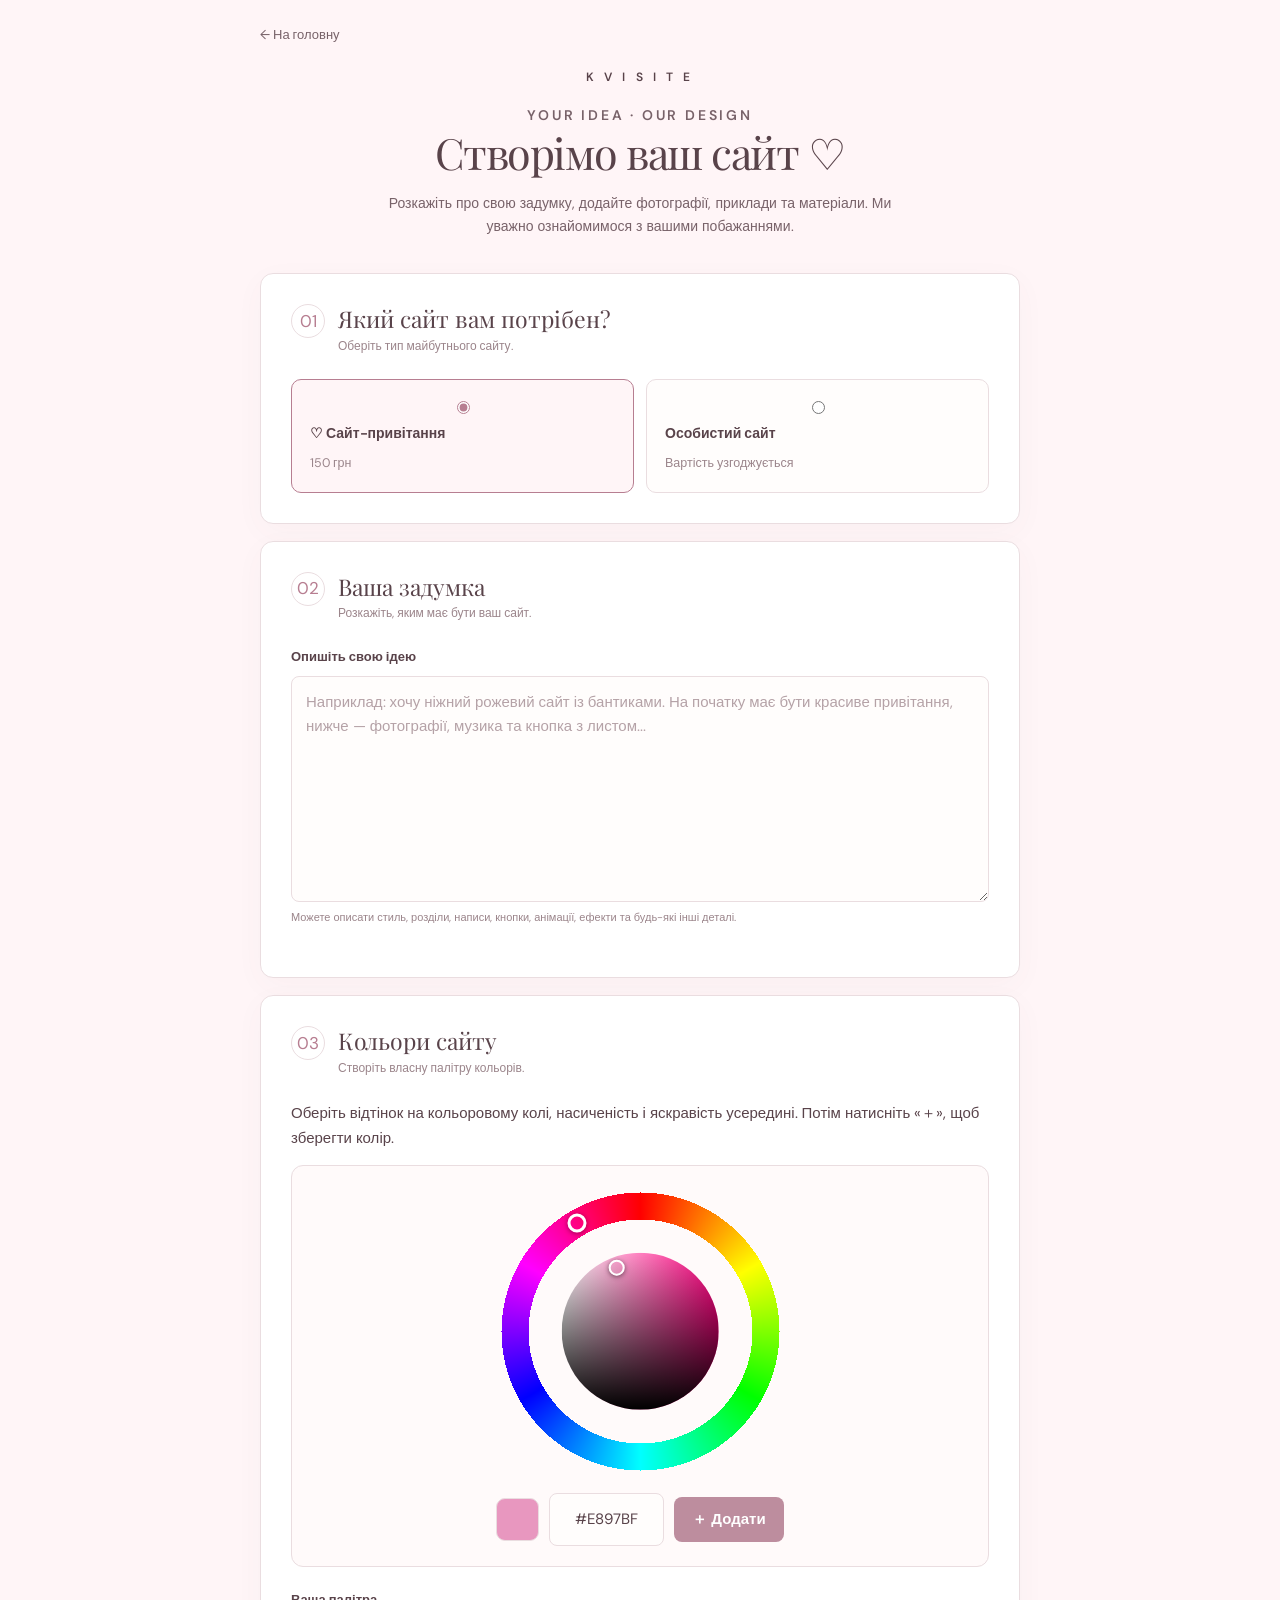
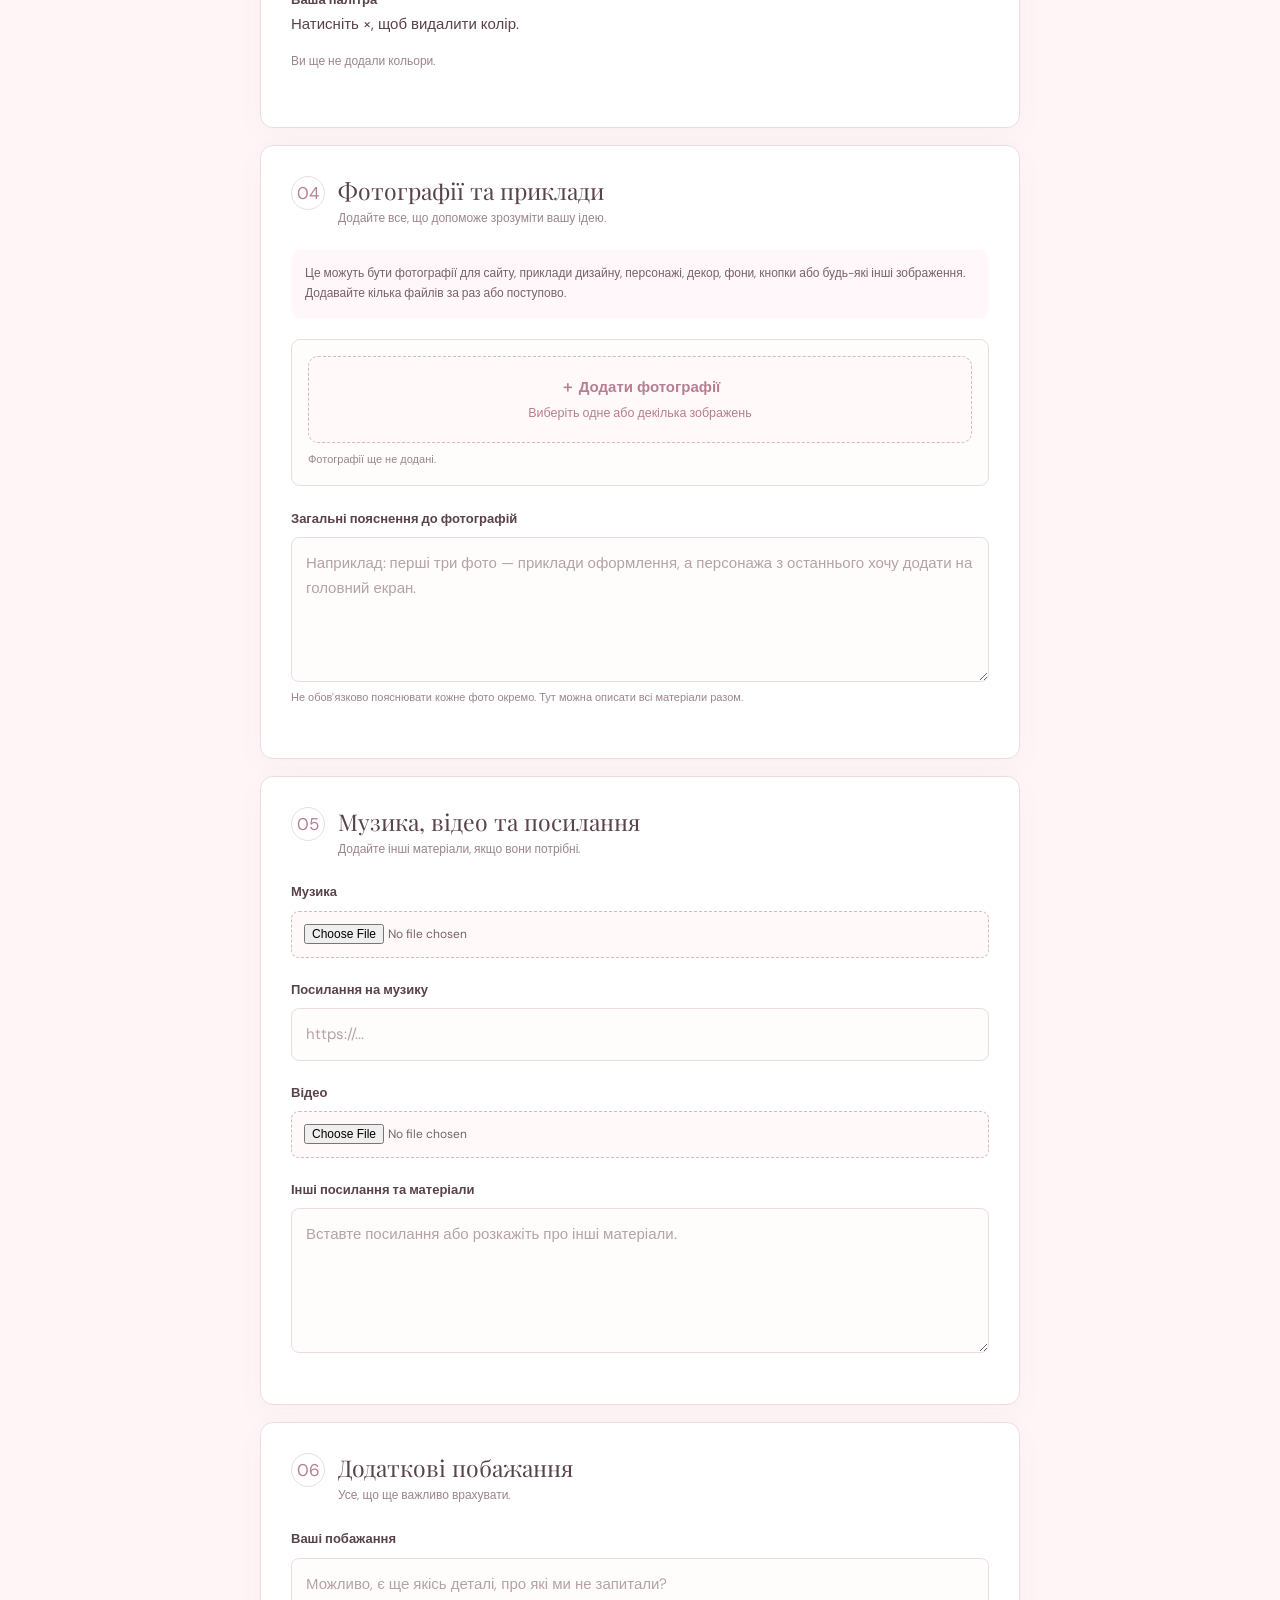
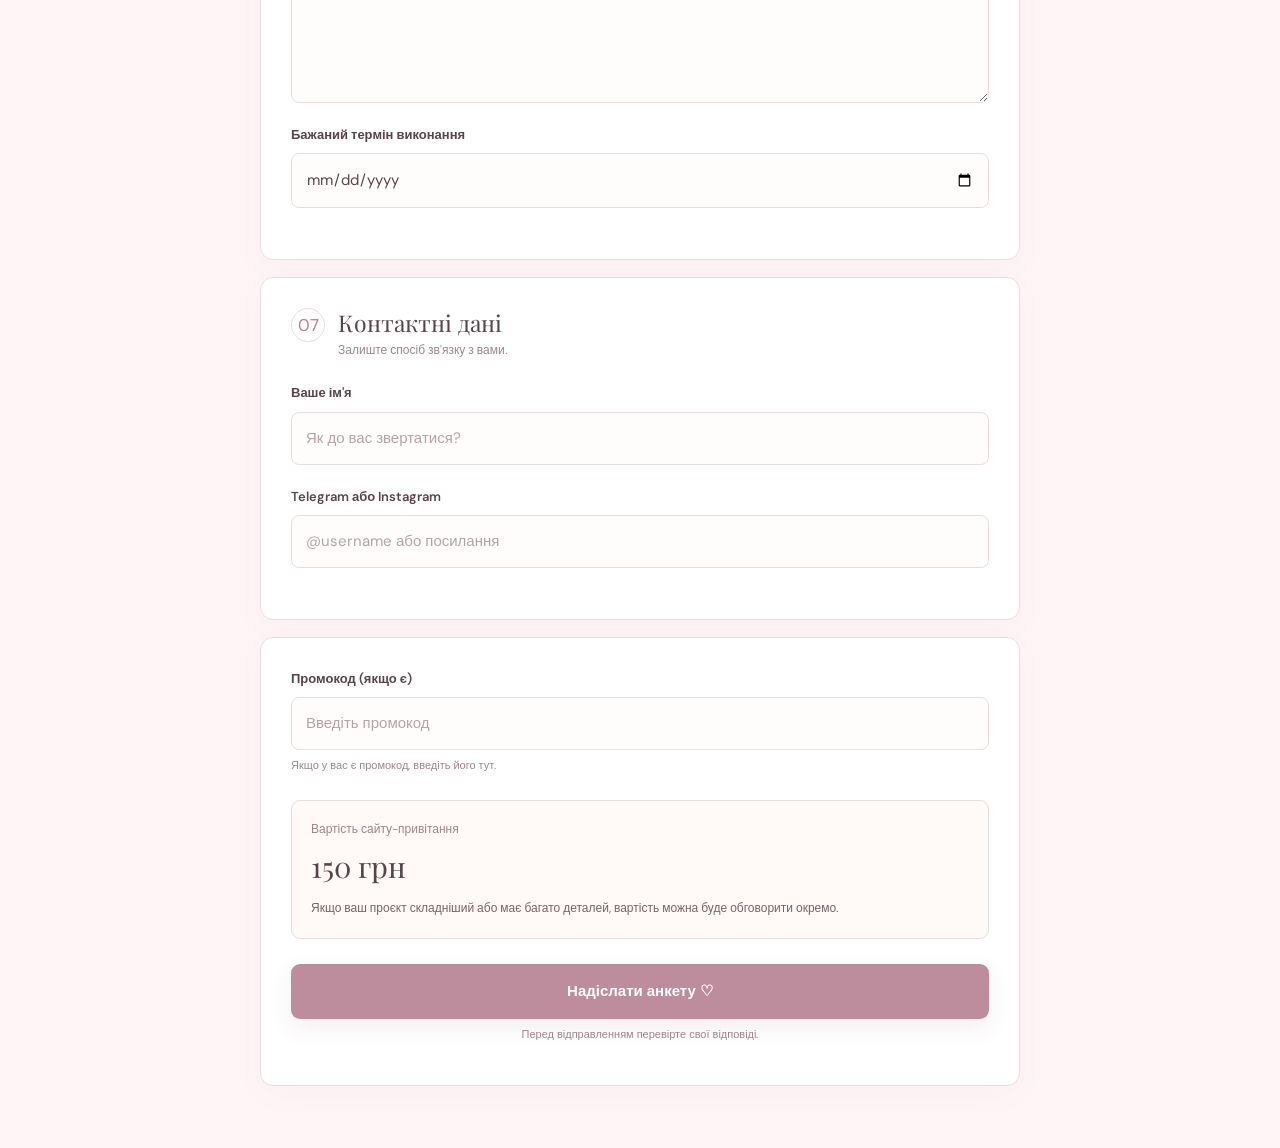
==== commit 2727c886: "Update order.html" ====
--- a/order.html
+++ b/order.html
@@ -519,6 +519,16 @@
 
 <!-- Отправка -->
 <section class="form-card">
+  <label class="field">
+  <span>Промокод (якщо є)</span>
+  <input
+    type="text"
+    name="promoCode"
+    placeholder="Введіть промокод"
+  >
+  <small>Якщо у вас є промокод, введіть його тут.</small>
+</label>
+  
   <div class="price-note">
     <span>Вартість сайту-привітання</span>
     <strong>150 грн</strong>
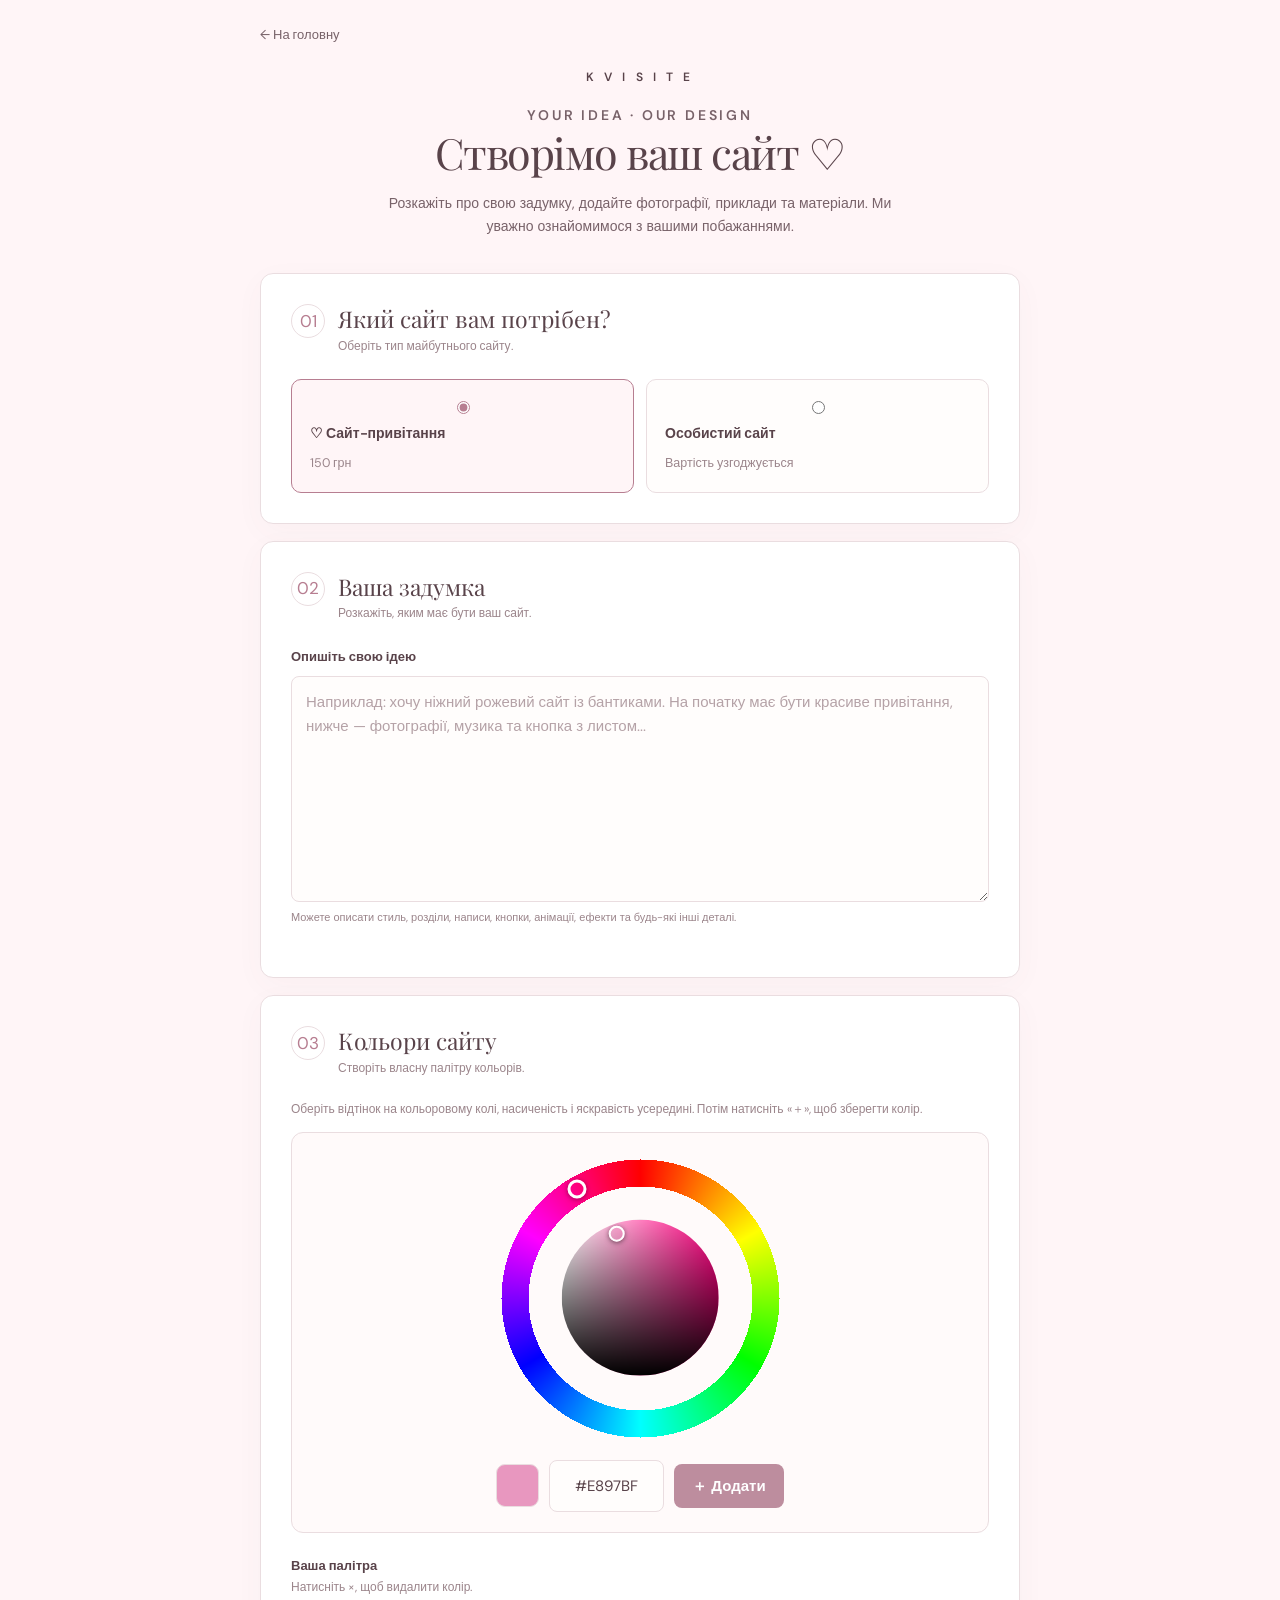
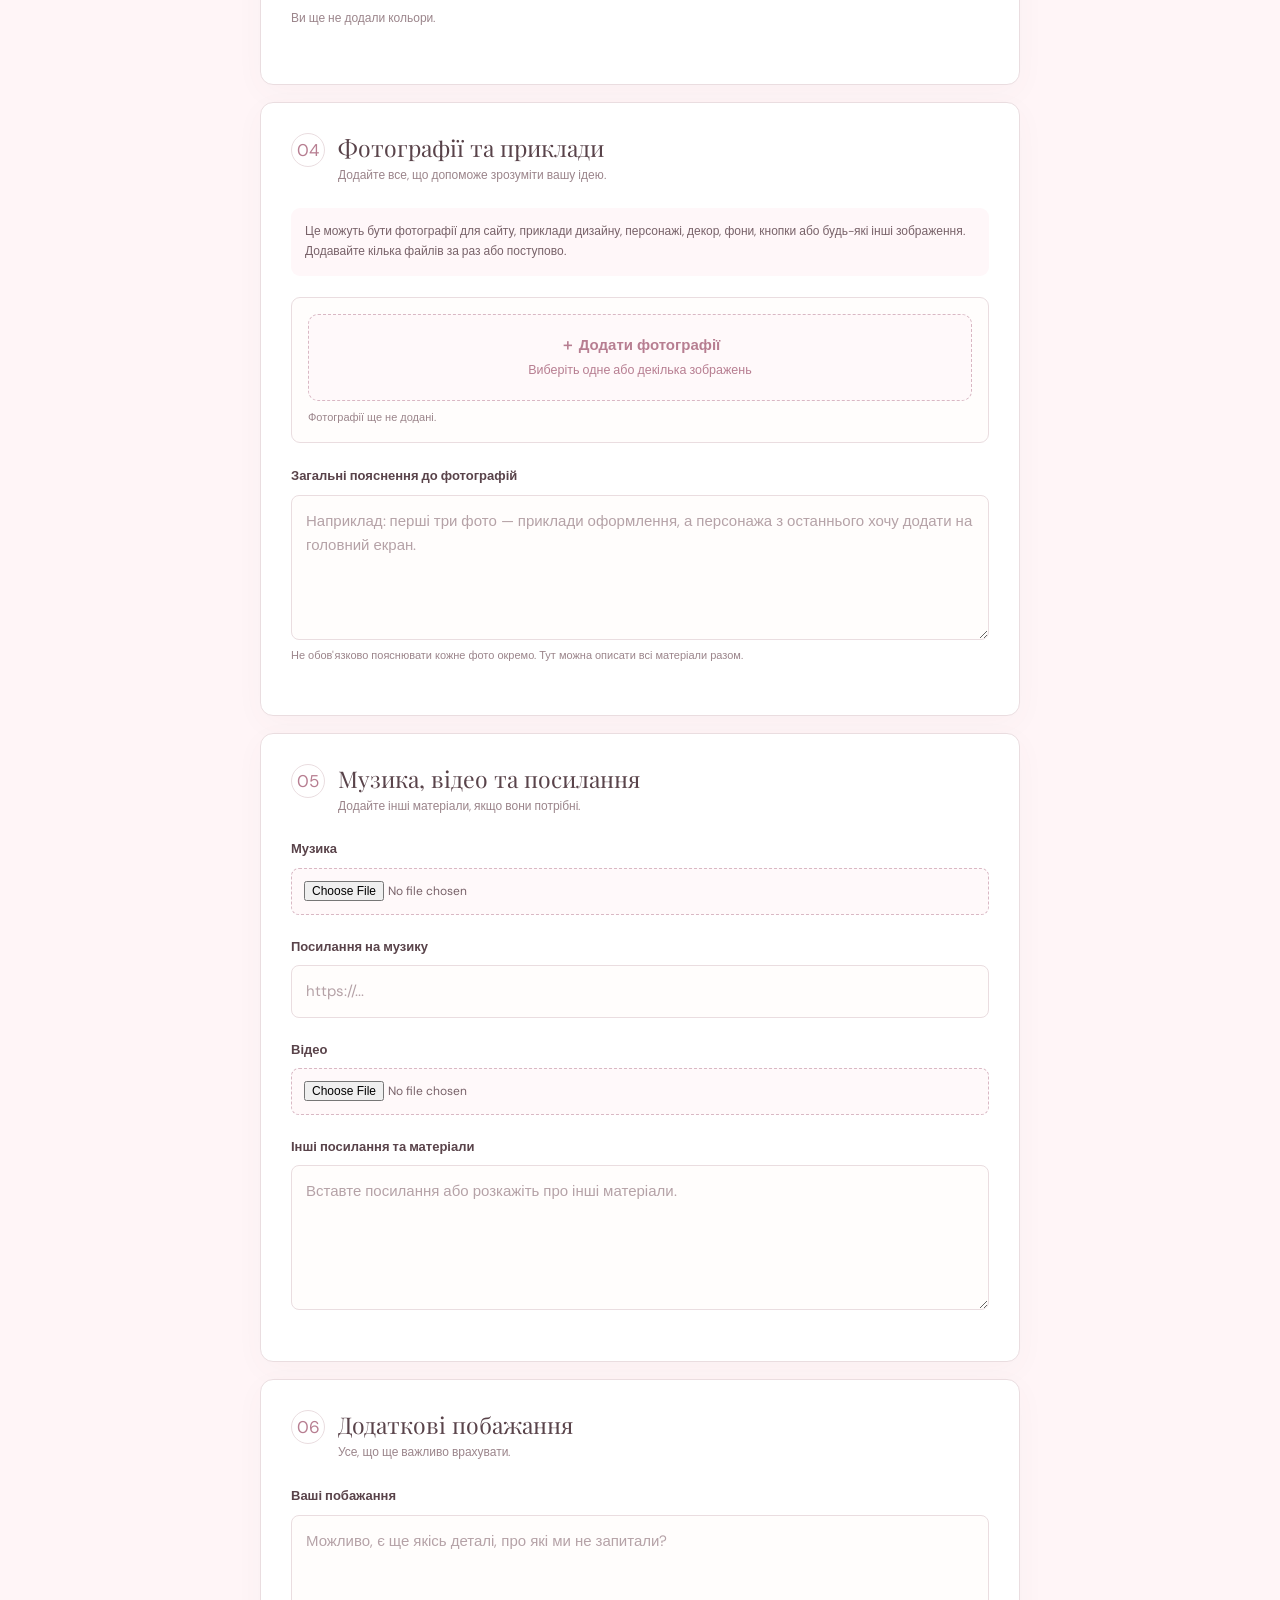
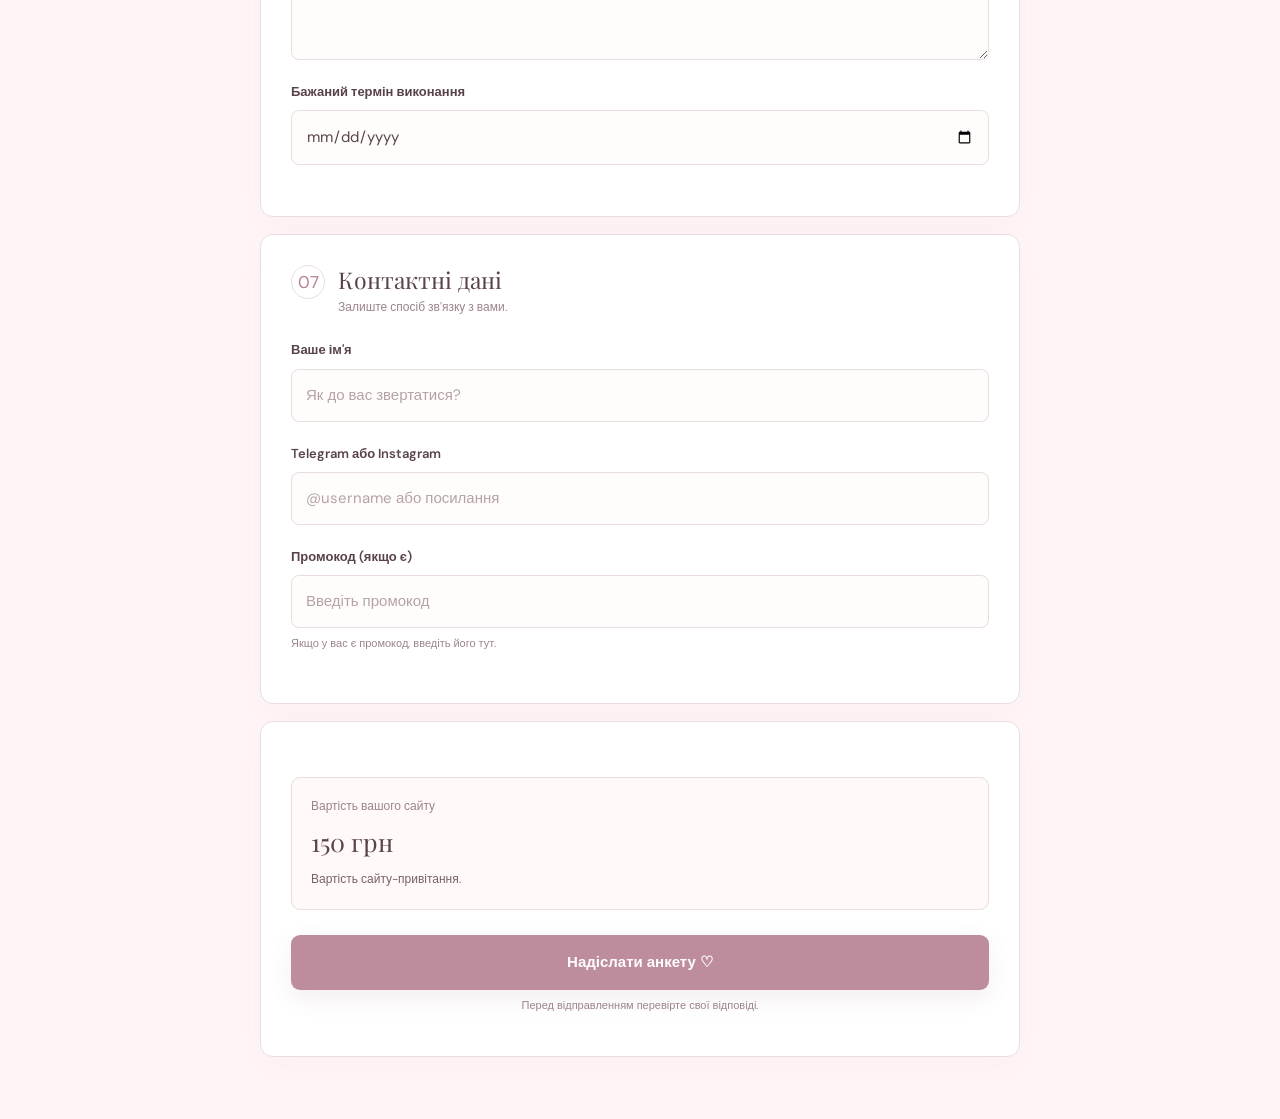
==== commit 4255b7db: "Add files via upload" ====
--- a/order.html
+++ b/order.html
@@ -1,4 +1,3 @@
-
 <!DOCTYPE html>
 <html lang="uk">
 <head>
@@ -6,550 +5,189 @@
 <meta name="viewport" content="width=device-width, initial-scale=1.0">
 <title>Замовлення — KVISITE</title>
 <link rel="stylesheet" href="style.css">
-
 <style>
-/* Нова анкета KVISITE */
-
-.order-wrap { max-width: 760px; }
-
-.order-header { margin-bottom: 35px; }
-
-.form-card {
-  padding: clamp(18px, 4vw, 30px);
-  border-radius: 13px;
-}
-
-.card-heading { margin-bottom: 22px; }
-
-.card-heading h2 { font-size: 23px; }
-
-.field textarea { min-height: 145px; }
-
-.field small { line-height: 1.6; }
-
-.type-grid {
-  display: grid;
-  grid-template-columns: repeat(2, 1fr);
-  gap: 12px;
-}
-
-.type-card {
-  display: flex;
-  flex-direction: column;
-  gap: 8px;
-  padding: 18px;
-  border: 1px solid var(--border);
-  border-radius: 10px;
-  background: #fffdfc;
-  cursor: pointer;
-}
-
-.type-card:has(input:checked) {
-  border-color: var(--pink-dark);
-  background: #fff5f7;
-}
-
-.type-card input { accent-color: var(--pink-dark); }
-
-.type-card strong { font-size: 14px; }
-
-.type-card small { color: var(--muted); }
-
-.color-editor {
-  display: flex;
-  flex-direction: column;
-  align-items: center;
-  gap: 17px;
-  padding: 20px 10px;
-  border: 1px solid var(--border);
-  border-radius: 12px;
-  background: #fffafa;
-}
-
-.color-picker {
-  position: relative;
-  width: min(100%, 290px);
-  aspect-ratio: 1;
-  touch-action: none;
-}
-
-#colorWheel {
-  display: block;
-  width: 100%;
-  height: 100%;
-  cursor: crosshair;
-}
-
-.color-marker {
-  position: absolute;
-  width: 19px;
-  height: 19px;
-  border: 3px solid white;
-  border-radius: 50%;
-  box-shadow: 0 1px 5px #0006;
-  transform: translate(-50%, -50%);
-  pointer-events: none;
-}
-
-.sv-area {
-  position: absolute;
-  left: 50%;
-  top: 50%;
-  width: 54%;
-  height: 54%;
-  transform: translate(-50%, -50%);
-  border-radius: 50%;
-  overflow: hidden;
-  cursor: crosshair;
-  touch-action: none;
-}
-
-.sv-color {
-  position: absolute;
-  inset: 0;
-  background:
-    linear-gradient(to top, #000, transparent),
-    linear-gradient(to right, #fff, hsl(0,100%,50%));
-}
-
-.sv-marker {
-  position: absolute;
-  width: 16px;
-  height: 16px;
-  border: 2px solid white;
-  border-radius: 50%;
-  box-shadow: 0 1px 5px #0008;
-  transform: translate(-50%, -50%);
-  pointer-events: none;
-}
-
-.color-controls {
-  display: flex;
-  align-items: center;
-  justify-content: center;
-  flex-wrap: wrap;
-  gap: 10px;
-  width: 100%;
-}
-
-.current-color {
-  width: 43px;
-  height: 43px;
-  border: 1px solid var(--border);
-  border-radius: 9px;
-  background: #e7b8c7;
-}
-
-.hex-input {
-  width: 115px !important;
-  min-height: 43px !important;
-  text-transform: uppercase;
-  text-align: center;
-}
-
-.add-color {
-  min-height: 43px;
-  padding: 10px 18px;
-  border: 0;
-  border-radius: 8px;
-  color: white;
-  background: #bd8d9e;
-  font-weight: 600;
-}
-
-.add-color:hover { background: #a97689; }
-
-.color-list {
-  display: flex;
-  flex-wrap: wrap;
-  gap: 10px;
-  min-height: 45px;
-  width: 100%;
-}
-
-.saved-color {
-  position: relative;
-  width: 43px;
-  height: 43px;
-  border: 1px solid #e5d8dc;
-  border-radius: 9px;
-  cursor: pointer;
-}
-
-.saved-color button {
-  position: absolute;
-  top: -8px;
-  right: -8px;
-  width: 19px;
-  height: 19px;
-  padding: 0;
-  border: 1px solid white;
-  border-radius: 50%;
-  color: white;
-  background: #b77e91;
-  font-size: 13px;
-  line-height: 17px;
-}
-
-.empty-colors {
-  color: var(--muted);
-  font-size: 12px;
-}
-
-.photo-add {
-  display: block;
-  padding: 18px;
-  border: 1px dashed #d9b8c4;
-  border-radius: 10px;
-  color: var(--pink-dark);
-  background: #fff9fa;
-  text-align: center;
-  cursor: pointer;
-}
-
-.photo-add input { display: none; }
-
-.photo-item {
-  display: grid;
-  grid-template-columns: 68px minmax(0,1fr) 30px;
-  gap: 11px;
-  align-items: center;
-  padding: 12px 0;
-  border-bottom: 1px solid var(--border);
-}
-
-.photo-item img {
-  width: 68px;
-  height: 68px;
-  border-radius: 8px;
-  object-fit: cover;
-}
-
-.photo-item small {
-  display: block;
-  margin-bottom: 5px;
-  overflow-wrap: anywhere;
-  color: var(--brown-soft);
-}
-
-.photo-comment {
-  min-height: 40px !important;
-  padding: 8px 10px !important;
-  font-size: 12px !important;
-}
-
-.remove-file {
-  border: 0;
-  color: var(--pink-dark);
-  background: transparent;
-  font-size: 22px;
-}
-
-.material-note {
-  padding: 14px;
-  border-radius: 9px;
-  color: var(--brown-soft);
-  background: #fff7f9;
-  font-size: 12px;
-}
-
-.check-list {
-  display: grid;
-  grid-template-columns: repeat(2, 1fr);
-  gap: 9px;
-}
-
-.check-option {
-  display: flex;
-  align-items: center;
-  gap: 9px;
-  padding: 12px;
-  border: 1px solid var(--border);
-  border-radius: 8px;
-  font-size: 13px;
-  cursor: pointer;
-}
-
-.check-option:has(input:checked) {
-  border-color: var(--pink-dark);
-  background: #fff5f7;
-}
-
-.check-option input { accent-color: var(--pink-dark); }
-
-@media(max-width: 480px) {
-  .type-grid, .check-list { grid-template-columns: 1fr; }
-  .photo-item { grid-template-columns: 55px minmax(0,1fr) 25px; }
-  .photo-item img { width: 55px; height: 55px; }
-}
+/* Додаткові стилі нової анкети */
+.order-wrap{max-width:760px}
+.order-header{margin-bottom:35px}
+.form-card{padding:clamp(18px,4vw,30px);border-radius:13px}
+.card-heading{margin-bottom:22px}
+.card-heading h2{font-size:23px}
+.field textarea{min-height:145px}
+.type-grid{display:grid;grid-template-columns:repeat(2,minmax(0,1fr));gap:12px}
+.type-card{display:flex;flex-direction:column;gap:8px;padding:18px;border:1px solid var(--border);border-radius:10px;background:#fffdfc;cursor:pointer}
+.type-card:has(input:checked){border-color:var(--pink-dark);background:#fff5f7}
+.type-card input{accent-color:var(--pink-dark)}
+.type-card strong{font-size:14px}
+.type-card small{color:var(--muted)}
+.hint{color:var(--muted);font-size:12px;line-height:1.6}
+.color-editor{display:flex;flex-direction:column;align-items:center;gap:17px;padding:20px 10px;border:1px solid var(--border);border-radius:12px;background:#fffafa}
+.color-picker{position:relative;width:min(100%,290px);aspect-ratio:1;touch-action:none}
+#colorWheel{display:block;width:100%;height:100%;cursor:crosshair;touch-action:none}
+.color-marker{position:absolute;width:19px;height:19px;border:3px solid white;border-radius:50%;box-shadow:0 1px 5px #0006;transform:translate(-50%,-50%);pointer-events:none}
+.sv-area{position:absolute;left:50%;top:50%;width:54%;height:54%;transform:translate(-50%,-50%);border-radius:50%;overflow:hidden;cursor:crosshair;touch-action:none}
+.sv-color{position:absolute;inset:0}
+.sv-marker{position:absolute;width:16px;height:16px;border:2px solid white;border-radius:50%;box-shadow:0 1px 5px #0008;transform:translate(-50%,-50%);pointer-events:none}
+.color-controls{display:flex;align-items:center;justify-content:center;flex-wrap:wrap;gap:10px;width:100%}
+.current-color{width:43px;height:43px;border:1px solid var(--border);border-radius:9px;background:#e7b8c7}
+.hex-input{width:115px!important;min-height:43px!important;text-transform:uppercase;text-align:center}
+.add-color{min-height:43px;padding:10px 18px;border:0;border-radius:8px;color:white;background:#bd8d9e;font-weight:600}
+.add-color:hover{background:#a97689}
+.color-list{display:flex;flex-wrap:wrap;gap:10px;min-height:45px;width:100%;margin-top:10px}
+.saved-color{position:relative;width:43px;height:43px;border:1px solid #e5d8dc;border-radius:9px}
+.saved-color button{position:absolute;top:-8px;right:-8px;width:20px;height:20px;padding:0;border:1px solid white;border-radius:50%;color:white;background:#b77e91;font-size:14px;line-height:17px}
+.empty-colors{color:var(--muted);font-size:12px}
+.material-note{padding:14px;border-radius:9px;color:var(--brown-soft);background:#fff7f9;font-size:12px}
+.photo-add{display:block;padding:18px;border:1px dashed #d9b8c4;border-radius:10px;color:var(--pink-dark);background:#fff9fa;text-align:center;cursor:pointer}
+.photo-add input{display:none}
+.photo-item{display:grid;grid-template-columns:68px minmax(0,1fr) 30px;gap:11px;align-items:center;padding:12px 0;border-bottom:1px solid var(--border)}
+.photo-item img{width:68px;height:68px;border-radius:8px;object-fit:cover}
+.photo-item small{display:block;margin-bottom:5px;overflow-wrap:anywhere;color:var(--brown-soft)}
+.photo-comment{min-height:40px!important;padding:8px 10px!important;font-size:12px!important}
+.remove-file{border:0;color:var(--pink-dark);background:transparent;font-size:22px}
+.check-list{display:grid;grid-template-columns:repeat(2,minmax(0,1fr));gap:9px}
+.check-option{display:flex;align-items:center;gap:9px;padding:12px;border:1px solid var(--border);border-radius:8px;font-size:13px;cursor:pointer}
+.check-option:has(input:checked){border-color:var(--pink-dark);background:#fff5f7}
+.check-option input{accent-color:var(--pink-dark)}
+.price-note strong{font-size:25px}
+@media(max-width:480px){.type-grid,.check-list{grid-template-columns:1fr}.photo-item{grid-template-columns:55px minmax(0,1fr) 25px}.photo-item img{width:55px;height:55px}}
 </style>
 </head>
-
 <body class="order-page">
-
 <main class="order-wrap">
-
-<a href="index.html" class="back-link">← На головну</a>
-
-<header class="order-header">
-  <div class="mini-wordmark">K V I S I T E</div>
-  <p class="eyebrow">YOUR IDEA · OUR DESIGN</p>
-  <h1>Створімо ваш сайт ♡</h1>
-  <p>
-    Розкажіть про свою задумку, додайте фотографії,
-    приклади та матеріали. Ми уважно ознайомимося
-    з вашими побажаннями.
-  </p>
-</header>
-
-<form id="orderForm">
-
-<!-- 01. Тип сайту -->
-<section class="form-card">
-  <div class="card-heading">
-    <div class="card-flower">01</div>
-    <div>
-      <h2>Який сайт вам потрібен?</h2>
-      <p>Оберіть тип майбутнього сайту.</p>
-    </div>
-  </div>
-
-  <div class="type-grid">
-    <label class="type-card">
-      <input type="radio" name="siteType"
-        value="Сайт-привітання" checked>
-      <strong>♡ Сайт-привітання</strong>
-      <small>150 грн</small>
-    </label>
-
-    <label class="type-card">
-      <input type="radio" name="siteType"
-        value="Особистий сайт">
-      <strong>Особистий сайт</strong>
-      <small>Вартість узгоджується</small>
-    </label>
-  </div>
-</section>
-
-<!-- 02. Опис -->
-<section class="form-card">
-  <div class="card-heading">
-    <div class="card-flower">02</div>
-    <div>
-      <h2>Ваша задумка</h2>
-      <p>Розкажіть, яким має бути ваш сайт.</p>
-    </div>
-  </div>
-
-  <label class="field">
-    <span>Опишіть свою ідею</span>
-    <textarea name="idea" rows="8"
-      placeholder="Наприклад: хочу ніжний рожевий сайт із бантиками. На початку має бути красиве привітання, нижче — фотографії, музика та кнопка з листом..."></textarea>
-    <small>
-      Можете описати стиль, розділи, написи, кнопки,
-      анімації, ефекти та будь-які інші деталі.
-    </small>
-  </label>
-</section>
-
-<!-- 03. Цветовой редактор -->
-<section class="form-card">
-  <div class="card-heading">
-    <div class="card-flower">03</div>
-    <div>
-      <h2>Кольори сайту</h2>
-      <p>Створіть власну палітру кольорів.</p>
-    </div>
-  </div>
-
-  <p class="hint">
-    Оберіть відтінок на кольоровому колі,
-    насиченість і яскравість усередині.
-    Потім натисніть «＋», щоб зберегти колір.
-  </p>
-
-  <div class="color-editor">
-    <div class="color-picker" id="colorPicker">
-      <canvas id="colorWheel" width="290" height="290"></canvas>
-      <div class="color-marker" id="wheelMarker"></div>
-
-      <div class="sv-area" id="svArea">
-        <div class="sv-color" id="svColor"></div>
-        <div class="sv-marker" id="svMarker"></div>
-      </div>
-    </div>
-
-    <div class="color-controls">
-      <div class="current-color" id="currentColor"></div>
-      <input class="hex-input" id="hexInput"
-        value="#E7B8C7" maxlength="7" aria-label="HEX колір">
-      <button type="button" class="add-color" id="addColor">
-        ＋ Додати
-      </button>
-    </div>
-  </div>
-
-  <div style="margin-top:20px">
-    <strong style="font-size:13px">Ваша палітра</strong>
-    <p class="hint">Натисніть ×, щоб видалити колір.</p>
-    <div class="color-list" id="colorList">
-      <span class="empty-colors">Ви ще не додали кольори.</span>
-    </div>
-  </div>
-</section>
-
-<!-- 04. Фото -->
-<section class="form-card">
-  <div class="card-heading">
-    <div class="card-flower">04</div>
-    <div>
-      <h2>Фотографії та приклади</h2>
-      <p>Додайте все, що допоможе зрозуміти вашу ідею.</p>
-    </div>
-  </div>
-
-  <div class="material-note">
-    Це можуть бути фотографії для сайту, приклади дизайну,
-    персонажі, декор, фони, кнопки або будь-які інші зображення.
-    Додавайте кілька файлів за раз або поступово.
-  </div>
-
-  <div class="upload-block">
-    <label class="photo-add">
-      <strong>＋ Додати фотографії</strong>
-      <br>
-      <small>Виберіть одне або декілька зображень</small>
-      <input type="file" id="photosInput" accept="image/*" multiple>
-    </label>
-
-    <div id="photoList"></div>
-    <p class="file-info" id="photoInfo">
-      Фотографії ще не додані.
-    </p>
-  </div>
-
-  <label class="field" style="margin-top:22px">
-    <span>Загальні пояснення до фотографій</span>
-    <textarea name="photoNotes" rows="4"
-      placeholder="Наприклад: перші три фото — приклади оформлення, а персонажа з останнього хочу додати на головний екран."></textarea>
-    <small>
-      Не обов'язково пояснювати кожне фото окремо.
-      Тут можна описати всі матеріали разом.
-    </small>
-  </label>
-</section>
-
-<!-- 05. Материалы -->
-<section class="form-card">
-  <div class="card-heading">
-    <div class="card-flower">05</div>
-    <div>
-      <h2>Музика, відео та посилання</h2>
-      <p>Додайте інші матеріали, якщо вони потрібні.</p>
-    </div>
-  </div>
-
-  <label class="field">
-    <span>Музика</span>
-    <input type="file" name="musicFile" accept="audio/*">
-  </label>
-
-  <label class="field">
-    <span>Посилання на музику</span>
-    <input type="url" name="musicLink"
-      placeholder="https://...">
-  </label>
-
-  <label class="field">
-    <span>Відео</span>
-    <input type="file" name="videoFile" accept="video/*">
-  </label>
-
-  <label class="field">
-    <span>Інші посилання та матеріали</span>
-    <textarea name="otherMaterials" rows="3"
-      placeholder="Вставте посилання або розкажіть про інші матеріали."></textarea>
-  </label>
-</section>
-
-<!-- 06. Пожелания -->
-<section class="form-card">
-  <div class="card-heading">
-    <div class="card-flower">06</div>
-    <div>
-      <h2>Додаткові побажання</h2>
-      <p>Усе, що ще важливо врахувати.</p>
-    </div>
-  </div>
-
-  <label class="field">
-    <span>Ваші побажання</span>
-    <textarea name="extraWishes" rows="4"
-      placeholder="Можливо, є ще якісь деталі, про які ми не запитали?"></textarea>
-  </label>
-
-  <label class="field">
-    <span>Бажаний термін виконання</span>
-    <input type="date" name="deadline" id="deadline">
-  </label>
-</section>
-
-<!-- 07. Контакты -->
-<section class="form-card">
-  <div class="card-heading">
-    <div class="card-flower">07</div>
-    <div>
-      <h2>Контактні дані</h2>
-      <p>Залиште спосіб зв'язку з вами.</p>
-    </div>
-  </div>
-
-  <label class="field">
-    <span>Ваше ім'я</span>
-    <input type="text" name="recipientName"
-      placeholder="Як до вас звертатися?" required>
-  </label>
-
-  <label class="field">
-    <span>Telegram або Instagram</span>
-    <input type="text" name="contact"
-      placeholder="@username або посилання" required>
-  </label>
-</section>
-
-<!-- Отправка -->
-<section class="form-card">
-  <label class="field">
-  <span>Промокод (якщо є)</span>
-  <input
-    type="text"
-    name="promoCode"
-    placeholder="Введіть промокод"
-  >
-  <small>Якщо у вас є промокод, введіть його тут.</small>
-</label>
-  
-  <div class="price-note">
-    <span>Вартість сайту-привітання</span>
-    <strong>150 грн</strong>
-    <p>
-      Якщо ваш проєкт складніший або має багато деталей,
-      вартість можна буде обговорити окремо.
-    </p>
-  </div>
-
-  <button class="button button-primary submit-button"
-    id="submitButton" type="submit">
-    Надіслати анкету ♡
-  </button>
-
-  <p class="submit-note">
-    Перед відправленням перевірте свої відповіді.
-  </p>
-  <p class="form-status" id="formStatus" role="status"></p>
-</section>
-
-</form>
+  <a href="index.html" class="back-link">← На головну</a>
+
+  <header class="order-header">
+    <div class="mini-wordmark">K V I S I T E</div>
+    <p class="eyebrow">YOUR IDEA · OUR DESIGN</p>
+    <h1>Створімо ваш сайт ♡</h1>
+    <p>Розкажіть про свою задумку, додайте фотографії, приклади та матеріали. Ми уважно ознайомимося з вашими побажаннями.</p>
+  </header>
+
+  <form id="orderForm">
+    <section class="form-card">
+      <div class="card-heading">
+        <div class="card-flower">01</div>
+        <div><h2>Який сайт вам потрібен?</h2><p>Оберіть тип майбутнього сайту.</p></div>
+      </div>
+      <div class="type-grid">
+        <label class="type-card">
+          <input type="radio" name="siteType" value="Сайт-привітання" checked>
+          <strong>♡ Сайт-привітання</strong><small>150 грн</small>
+        </label>
+        <label class="type-card">
+          <input type="radio" name="siteType" value="Особистий сайт">
+          <strong>Особистий сайт</strong><small>Вартість узгоджується</small>
+        </label>
+      </div>
+    </section>
+
+    <section class="form-card">
+      <div class="card-heading">
+        <div class="card-flower">02</div>
+        <div><h2>Ваша задумка</h2><p>Розкажіть, яким має бути ваш сайт.</p></div>
+      </div>
+      <label class="field">
+        <span>Опишіть свою ідею</span>
+        <textarea name="idea" rows="8" placeholder="Наприклад: хочу ніжний рожевий сайт із бантиками. На початку має бути красиве привітання, нижче — фотографії, музика та кнопка з листом..."></textarea>
+        <small>Можете описати стиль, розділи, написи, кнопки, анімації, ефекти та будь-які інші деталі.</small>
+      </label>
+    </section>
+
+    <section class="form-card">
+      <div class="card-heading">
+        <div class="card-flower">03</div>
+        <div><h2>Кольори сайту</h2><p>Створіть власну палітру кольорів.</p></div>
+      </div>
+      <p class="hint">Оберіть відтінок на кольоровому колі, насиченість і яскравість усередині. Потім натисніть «＋», щоб зберегти колір.</p>
+      <div class="color-editor">
+        <div class="color-picker" id="colorPicker">
+          <canvas id="colorWheel" width="290" height="290" aria-label="Кольорове коло"></canvas>
+          <div class="color-marker" id="wheelMarker"></div>
+          <div class="sv-area" id="svArea">
+            <div class="sv-color" id="svColor"></div>
+            <div class="sv-marker" id="svMarker"></div>
+          </div>
+        </div>
+        <div class="color-controls">
+          <div class="current-color" id="currentColor"></div>
+          <input class="hex-input" id="hexInput" value="#E7B8C7" maxlength="7" aria-label="HEX колір">
+          <button type="button" class="add-color" id="addColor">＋ Додати</button>
+        </div>
+      </div>
+      <div style="margin-top:20px">
+        <strong style="font-size:13px">Ваша палітра</strong>
+        <p class="hint">Натисніть ×, щоб видалити колір.</p>
+        <div class="color-list" id="colorList"><span class="empty-colors">Ви ще не додали кольори.</span></div>
+      </div>
+    </section>
+
+    <section class="form-card">
+      <div class="card-heading">
+        <div class="card-flower">04</div>
+        <div><h2>Фотографії та приклади</h2><p>Додайте все, що допоможе зрозуміти вашу ідею.</p></div>
+      </div>
+      <div class="material-note">Це можуть бути фотографії для сайту, приклади дизайну, персонажі, декор, фони, кнопки або будь-які інші зображення. Додавайте кілька файлів за раз або поступово.</div>
+      <div class="upload-block">
+        <label class="photo-add">
+          <strong>＋ Додати фотографії</strong><br>
+          <small>Виберіть одне або декілька зображень</small>
+          <input type="file" id="photosInput" accept="image/*" multiple>
+        </label>
+        <div id="photoList"></div>
+        <p class="file-info" id="photoInfo">Фотографії ще не додані.</p>
+      </div>
+      <label class="field" style="margin-top:22px">
+        <span>Загальні пояснення до фотографій</span>
+        <textarea name="photoNotes" rows="4" placeholder="Наприклад: перші три фото — приклади оформлення, а персонажа з останнього хочу додати на головний екран."></textarea>
+        <small>Не обов'язково пояснювати кожне фото окремо. Тут можна описати всі матеріали разом.</small>
+      </label>
+    </section>
+
+    <section class="form-card">
+      <div class="card-heading">
+        <div class="card-flower">05</div>
+        <div><h2>Музика, відео та посилання</h2><p>Додайте інші матеріали, якщо вони потрібні.</p></div>
+      </div>
+      <label class="field"><span>Музика</span><input type="file" name="musicFile" accept="audio/*"></label>
+      <label class="field"><span>Посилання на музику</span><input type="url" name="musicLink" placeholder="https://..."></label>
+      <label class="field"><span>Відео</span><input type="file" name="videoFile" accept="video/*"></label>
+      <label class="field"><span>Інші посилання та матеріали</span><textarea name="otherMaterials" rows="3" placeholder="Вставте посилання або розкажіть про інші матеріали."></textarea></label>
+    </section>
+
+    <section class="form-card">
+      <div class="card-heading">
+        <div class="card-flower">06</div>
+        <div><h2>Додаткові побажання</h2><p>Усе, що ще важливо врахувати.</p></div>
+      </div>
+      <label class="field"><span>Ваші побажання</span><textarea name="extraWishes" rows="4" placeholder="Можливо, є ще якісь деталі, про які ми не запитали?"></textarea></label>
+      <label class="field"><span>Бажаний термін виконання</span><input type="date" name="deadline" id="deadline"></label>
+    </section>
+
+    <section class="form-card">
+      <div class="card-heading">
+        <div class="card-flower">07</div>
+        <div><h2>Контактні дані</h2><p>Залиште спосіб зв'язку з вами.</p></div>
+      </div>
+      <label class="field"><span>Ваше ім'я</span><input type="text" name="recipientName" placeholder="Як до вас звертатися?" required></label>
+      <label class="field"><span>Telegram або Instagram</span><input type="text" name="contact" placeholder="@username або посилання" required></label>
+      <label class="field">
+        <span>Промокод (якщо є)</span>
+        <input type="text" name="promoCode" placeholder="Введіть промокод">
+        <small>Якщо у вас є промокод, введіть його тут.</small>
+      </label>
+    </section>
+
+    <section class="form-card">
+      <div class="price-note">
+        <span>Вартість вашого сайту</span>
+        <strong id="finalPrice">150 грн</strong>
+        <p id="finalPriceNote">Вартість сайту-привітання.</p>
+      </div>
+      <button class="button button-primary submit-button" id="submitButton" type="submit">Надіслати анкету ♡</button>
+      <p class="submit-note">Перед відправленням перевірте свої відповіді.</p>
+      <p class="form-status" id="formStatus" role="status"></p>
+    </section>
+  </form>
 </main>
 
 <div class="success-toast" id="successToast" hidden>
@@ -560,47 +198,93 @@
 </div>
 
 <script>
-/* --------------------------------
-   Налаштування
--------------------------------- */
-
-const WORKER_URL =
-  "https://kvisite-api.k2503212.workers.dev/";
-
+"use strict";
+
+const WORKER_URL = "https://kvisite-api.k2503212.workers.dev/";
 const MAX_TOTAL_SIZE = 70 * 1024 * 1024;
 
 const form = document.getElementById("orderForm");
 const statusBox = document.getElementById("formStatus");
 const submitButton = document.getElementById("submitButton");
 
-/* --------------------------------
-   КОЛЬОРОВИЙ РЕДАКТОР
--------------------------------- */
-
+/* Ціна залежить від типу сайту */
+const siteTypeInputs = document.querySelectorAll('input[name="siteType"]');
+const finalPrice = document.getElementById("finalPrice");
+const finalPriceNote = document.getElementById("finalPriceNote");
+
+function getSelectedType() {
+  return form.querySelector('input[name="siteType"]:checked').value;
+}
+
+function getTariff() {
+  return getSelectedType() === "Особистий сайт"
+    ? "Вартість узгоджується"
+    : "150 грн";
+}
+
+function updatePrice() {
+  if (getSelectedType() === "Особистий сайт") {
+    finalPrice.textContent = "Вартість узгоджується";
+    finalPriceNote.textContent = "Ціна залежить від складності та наповнення сайту.";
+  } else {
+    finalPrice.textContent = "150 грн";
+    finalPriceNote.textContent = "Вартість сайту-привітання.";
+  }
+}
+siteTypeInputs.forEach(input => input.addEventListener("change", updatePrice));
+updatePrice();
+
+/* Кольоровий редактор */
 const canvas = document.getElementById("colorWheel");
 const ctx = canvas.getContext("2d");
-
-const picker = document.getElementById("colorPicker");
 const wheelMarker = document.getElementById("wheelMarker");
 const svArea = document.getElementById("svArea");
 const svColor = document.getElementById("svColor");
 const svMarker = document.getElementById("svMarker");
-
 const currentColor = document.getElementById("currentColor");
 const hexInput = document.getElementById("hexInput");
 const colorList = document.getElementById("colorList");
-
-let hue = 330;
-let saturation = 0.35;
-let brightness = 0.91;
-
-let chosenColors = [];
 
 const wheelSize = 290;
 const wheelCenter = wheelSize / 2;
 const outerRadius = 139;
 const innerRadius = 112;
 
+let hue = 330;
+let saturation = 0.35;
+let brightness = 0.91;
+let chosenColors = [];
+
+function hsvToRgb(h, s, v) {
+  const c = v * s;
+  const x = c * (1 - Math.abs((h / 60) % 2 - 1));
+  const m = v - c;
+  let r = 0, g = 0, b = 0;
+
+  if (h < 60) [r,g,b] = [c,x,0];
+  else if (h < 120) [r,g,b] = [x,c,0];
+  else if (h < 180) [r,g,b] = [0,c,x];
+  else if (h < 240) [r,g,b] = [0,x,c];
+  else if (h < 300) [r,g,b] = [x,0,c];
+  else [r,g,b] = [c,0,x];
+
+  return {
+    r: Math.round((r + m) * 255),
+    g: Math.round((g + m) * 255),
+    b: Math.round((b + m) * 255)
+  };
+}
+
+function rgbToHex(rgb) {
+  return "#" + [rgb.r, rgb.g, rgb.b]
+    .map(value => value.toString(16).padStart(2, "0"))
+    .join("").toUpperCase();
+}
+
+function currentHex() {
+  return rgbToHex(hsvToRgb(hue, saturation, brightness));
+}
+
 function drawWheel() {
   const image = ctx.createImageData(wheelSize, wheelSize);
 
@@ -608,12 +292,11 @@
     for (let x = 0; x < wheelSize; x++) {
       const dx = x - wheelCenter;
       const dy = y - wheelCenter;
-      const distance = Math.sqrt(dx * dx + dy * dy);
+      const distance = Math.hypot(dx, dy);
 
       if (distance >= innerRadius && distance <= outerRadius) {
-        let angle = Math.atan2(dy, dx) * 180 / Math.PI;
-        let h = (angle + 360 + 90) % 360;
-
+        const angle = Math.atan2(dy, dx) * 180 / Math.PI;
+        const h = (angle + 450) % 360;
         const rgb = hsvToRgb(h, 1, 1);
         const index = (y * wheelSize + x) * 4;
 
@@ -624,55 +307,20 @@
       }
     }
   }
-
   ctx.putImageData(image, 0, 0);
-}
-
-function hsvToRgb(h, s, v) {
-  const c = v * s;
-  const x = c * (1 - Math.abs((h / 60) % 2 - 1));
-  const m = v - c;
-
-  let r = 0, g = 0, b = 0;
-
-  if (h < 60) [r,g,b] = [c,x,0];
-  else if (h < 120) [r,g,b] = [x,c,0];
-  else if (h < 180) [r,g,b] = [0,c,x];
-  else if (h < 240) [r,g,b] = [0,x,c];
-  else if (h < 300) [r,g,b] = [x,0,c];
-  else [r,g,b] = [c,0,x];
-
-  return {
-    r: Math.round((r + m) * 255),
-    g: Math.round((g + m) * 255),
-    b: Math.round((b + m) * 255)
-  };
-}
-
-function rgbToHex(rgb) {
-  return "#" + [rgb.r, rgb.g, rgb.b]
-    .map(v => v.toString(16).padStart(2, "0"))
-    .join("")
-    .toUpperCase();
-}
-
-function currentHex() {
-  return rgbToHex(hsvToRgb(hue, saturation, brightness));
 }
 
 function updatePicker() {
   const angle = (hue - 90) * Math.PI / 180;
   const radius = (innerRadius + outerRadius) / 2;
 
-  const markerX = wheelCenter + Math.cos(angle) * radius;
-  const markerY = wheelCenter + Math.sin(angle) * radius;
-
-  wheelMarker.style.left = markerX / wheelSize * 100 + "%";
-  wheelMarker.style.top = markerY / wheelSize * 100 + "%";
+  wheelMarker.style.left =
+    (wheelCenter + Math.cos(angle) * radius) / wheelSize * 100 + "%";
+  wheelMarker.style.top =
+    (wheelCenter + Math.sin(angle) * radius) / wheelSize * 100 + "%";
 
   svColor.style.background =
-    `linear-gradient(to top, black, transparent),
-     linear-gradient(to right, white, hsl(${hue},100%,50%))`;
+    `linear-gradient(to top, black, transparent), linear-gradient(to right, white, hsl(${hue},100%,50%))`;
 
   svMarker.style.left = saturation * 100 + "%";
   svMarker.style.top = (1 - brightness) * 100 + "%";
@@ -684,38 +332,23 @@
 
 function selectHue(event) {
   const rect = canvas.getBoundingClientRect();
-
-  const x = (event.clientX - rect.left) *
-    wheelSize / rect.width;
-
-  const y = (event.clientY - rect.top) *
-    wheelSize / rect.height;
-
+  const x = (event.clientX - rect.left) * wheelSize / rect.width;
+  const y = (event.clientY - rect.top) * wheelSize / rect.height;
   const dx = x - wheelCenter;
   const dy = y - wheelCenter;
-  const distance = Math.sqrt(dx * dx + dy * dy);
-
-  if (distance < innerRadius - 5 || distance > outerRadius + 5) {
-    return;
-  }
-
-  let angle = Math.atan2(dy, dx) * 180 / Math.PI;
-  hue = (angle + 360 + 90) % 360;
-
+  const distance = Math.hypot(dx, dy);
+
+  if (distance < innerRadius - 5 || distance > outerRadius + 5) return;
+
+  const angle = Math.atan2(dy, dx) * 180 / Math.PI;
+  hue = (angle + 450) % 360;
   updatePicker();
 }
 
 function selectSV(event) {
   const rect = svArea.getBoundingClientRect();
-
-  saturation = Math.max(0, Math.min(
-    1, (event.clientX - rect.left) / rect.width
-  ));
-
-  brightness = 1 - Math.max(0, Math.min(
-    1, (event.clientY - rect.top) / rect.height
-  ));
-
+  saturation = Math.max(0, Math.min(1, (event.clientX - rect.left) / rect.width));
+  brightness = 1 - Math.max(0, Math.min(1, (event.clientY - rect.top) / rect.height));
   updatePicker();
 }
 
@@ -723,32 +356,28 @@
   canvas.setPointerCapture(event.pointerId);
   selectHue(event);
 });
-
 canvas.addEventListener("pointermove", event => {
   if (event.buttons) selectHue(event);
 });
-
 svArea.addEventListener("pointerdown", event => {
   svArea.setPointerCapture(event.pointerId);
   selectSV(event);
 });
-
 svArea.addEventListener("pointermove", event => {
   if (event.buttons) selectSV(event);
 });
 
+/* Ввод HEX-кода вручную */
 hexInput.addEventListener("change", () => {
   const value = hexInput.value.trim();
-
   if (!/^#[0-9a-fA-F]{6}$/.test(value)) {
     updatePicker();
     return;
   }
 
-  const r = parseInt(value.slice(1,3), 16) / 255;
-  const g = parseInt(value.slice(3,5), 16) / 255;
-  const b = parseInt(value.slice(5,7), 16) / 255;
-
+  const r = parseInt(value.slice(1,3),16) / 255;
+  const g = parseInt(value.slice(3,5),16) / 255;
+  const b = parseInt(value.slice(5,7),16) / 255;
   const max = Math.max(r,g,b);
   const min = Math.min(r,g,b);
   const delta = max - min;
@@ -762,25 +391,25 @@
   else hue = 60 * ((r-g)/delta + 4);
 
   hue = (hue + 360) % 360;
-
   updatePicker();
 });
 
 document.getElementById("addColor").addEventListener("click", () => {
   const hex = currentHex();
-
-  if (chosenColors.includes(hex)) return;
-
-  chosenColors.push(hex);
-  renderColors();
+  if (!chosenColors.includes(hex)) {
+    chosenColors.push(hex);
+    renderColors();
+  }
 });
 
 function renderColors() {
   colorList.innerHTML = "";
 
   if (!chosenColors.length) {
-    colorList.innerHTML =
-      '<span class="empty-colors">Ви ще не додали кольори.</span>';
+    const empty = document.createElement("span");
+    empty.className = "empty-colors";
+    empty.textContent = "Ви ще не додали кольори.";
+    colorList.appendChild(empty);
     return;
   }
 
@@ -793,8 +422,7 @@
     const remove = document.createElement("button");
     remove.type = "button";
     remove.textContent = "×";
-    remove.setAttribute("aria-label", "Видалити " + color);
-
+    remove.setAttribute("aria-label", "Видалити колір " + color);
     remove.addEventListener("click", () => {
       chosenColors.splice(index, 1);
       renderColors();
@@ -808,14 +436,10 @@
 drawWheel();
 updatePicker();
 
-/* --------------------------------
-   ФОТОГРАФИИ
--------------------------------- */
-
+/* Выбор нескольких фотографий постепенно */
 const photosInput = document.getElementById("photosInput");
 const photoList = document.getElementById("photoList");
 const photoInfo = document.getElementById("photoInfo");
-
 let photos = [];
 
 function getTotalSize() {
@@ -836,10 +460,9 @@
 
     const image = document.createElement("img");
     image.src = item.preview;
-    image.alt = "Попередній перегляд";
+    image.alt = "Попередній перегляд фото";
 
     const details = document.createElement("div");
-
     const filename = document.createElement("small");
     filename.textContent = item.file.name;
 
@@ -848,10 +471,7 @@
     comment.type = "text";
     comment.placeholder = "Коментар до фото (необов'язково)";
     comment.value = item.comment;
-
-    comment.addEventListener("input", () => {
-      item.comment = comment.value;
-    });
+    comment.addEventListener("input", () => item.comment = comment.value);
 
     details.append(filename, comment);
 
@@ -860,7 +480,6 @@
     remove.type = "button";
     remove.textContent = "×";
     remove.setAttribute("aria-label", "Видалити фото");
-
     remove.addEventListener("click", () => {
       URL.revokeObjectURL(item.preview);
       photos.splice(index, 1);
@@ -872,7 +491,7 @@
   });
 
   photoInfo.textContent = photos.length
-    ? `Додано: ${photos.length} фото. Загальний розмір: ${(getTotalSize()/1024/1024).toFixed(1)} МБ.`
+    ? `Додано фото: ${photos.length}. Загальний розмір: ${(getTotalSize()/1024/1024).toFixed(1)} МБ.`
     : "Фотографії ще не додані.";
 }
 
@@ -881,7 +500,7 @@
     if (!file.type.startsWith("image/")) continue;
 
     if (getTotalSize() + file.size > MAX_TOTAL_SIZE) {
-      alert("Загальний розмір файлів не може перевищувати 70 МБ.");
+      alert("Загальний розмір усіх файлів не може перевищувати 70 МБ.");
       break;
     }
 
@@ -896,67 +515,62 @@
   renderPhotos();
 });
 
-/* --------------------------------
-   ДАТА
--------------------------------- */
-
+/* Дата не може бути в прошлом */
 const deadline = document.getElementById("deadline");
-deadline.min = new Date().toISOString().split("T")[0];
-
-/* --------------------------------
-   ОТПРАВКА АНКЕТЫ
--------------------------------- */
-
+deadline.min = new Date().toISOString().slice(0,10);
+
+/* Проверка размера остальных файлов */
+["musicFile", "videoFile"].forEach(name => {
+  form.elements[name].addEventListener("change", () => {
+    if (getTotalSize() > MAX_TOTAL_SIZE) {
+      form.elements[name].value = "";
+      alert("Загальний розмір усіх файлів не може перевищувати 70 МБ.");
+    }
+  });
+});
+
+/* Отправка */
 form.addEventListener("submit", async event => {
   event.preventDefault();
   statusBox.textContent = "";
 
   if (getTotalSize() > MAX_TOTAL_SIZE) {
-    statusBox.textContent =
-      "Загальний розмір файлів перевищує 70 МБ.";
+    statusBox.textContent = "Загальний розмір файлів перевищує 70 МБ.";
     return;
   }
 
   submitButton.disabled = true;
   submitButton.textContent = "Надсилаємо...";
 
-  const siteType = form.elements.siteType.value;
-
   const details = {
-    siteType,
-    tariff: "150 грн",
-    recipientName: form.elements.recipientName.value,
-    contact: form.elements.contact.value,
+    siteType: getSelectedType(),
+    tariff: getTariff(),
+    recipientName: form.elements.recipientName.value.trim(),
+    contact: form.elements.contact.value.trim(),
+    promoCode: form.elements.promoCode.value.trim(),
     deadline: form.elements.deadline.value,
-
     idea: form.elements.idea.value,
     selectedColors: chosenColors,
-
     photoNotes: form.elements.photoNotes.value,
     photoComments: photos.map(item => ({
       filename: item.file.name,
       comment: item.comment
     })),
-
     musicLink: form.elements.musicLink.value,
     otherMaterials: form.elements.otherMaterials.value,
     extraWishes: form.elements.extraWishes.value
   };
 
   const data = new FormData();
-
   data.append("orderDetails", JSON.stringify(details));
-  data.append("tariff", "150 грн");
-
-  photos.forEach(item => {
-    data.append("photos", item.file, item.file.name);
-  });
+  data.append("tariff", getTariff());
+
+  photos.forEach(item => data.append("photos", item.file, item.file.name));
 
   const music = form.elements.musicFile.files[0];
   const video = form.elements.videoFile.files[0];
-
-  if (music) data.append("musicFile", music);
-  if (video) data.append("videoFile", video);
+  if (music) data.append("musicFile", music, music.name);
+  if (video) data.append("videoFile", video, video.name);
 
   try {
     const response = await fetch(WORKER_URL, {
@@ -964,24 +578,26 @@
       body: data
     });
 
-    const result = await response.json();
+    let result;
+    try {
+      result = await response.json();
+    } catch {
+      throw new Error("Сервер повернув незрозумілу відповідь.");
+    }
 
     if (!response.ok || !result.ok) {
-      throw new Error(result.error || "Помилка відправлення.");
+      throw new Error(result.error || "Не вдалося надіслати анкету.");
     }
 
     document.getElementById("successToast").hidden = false;
-    window.scrollTo({ top: 0, behavior: "smooth" });
-
+    window.scrollTo({top:0,behavior:"smooth"});
   } catch (error) {
-    statusBox.textContent =
-      error.message || "Не вдалося надіслати анкету. Спробуйте ще раз.";
+    statusBox.textContent = error.message || "Помилка відправлення. Спробуйте ще раз.";
   } finally {
     submitButton.disabled = false;
     submitButton.textContent = "Надіслати анкету ♡";
   }
 });
 </script>
-
 </body>
 </html>
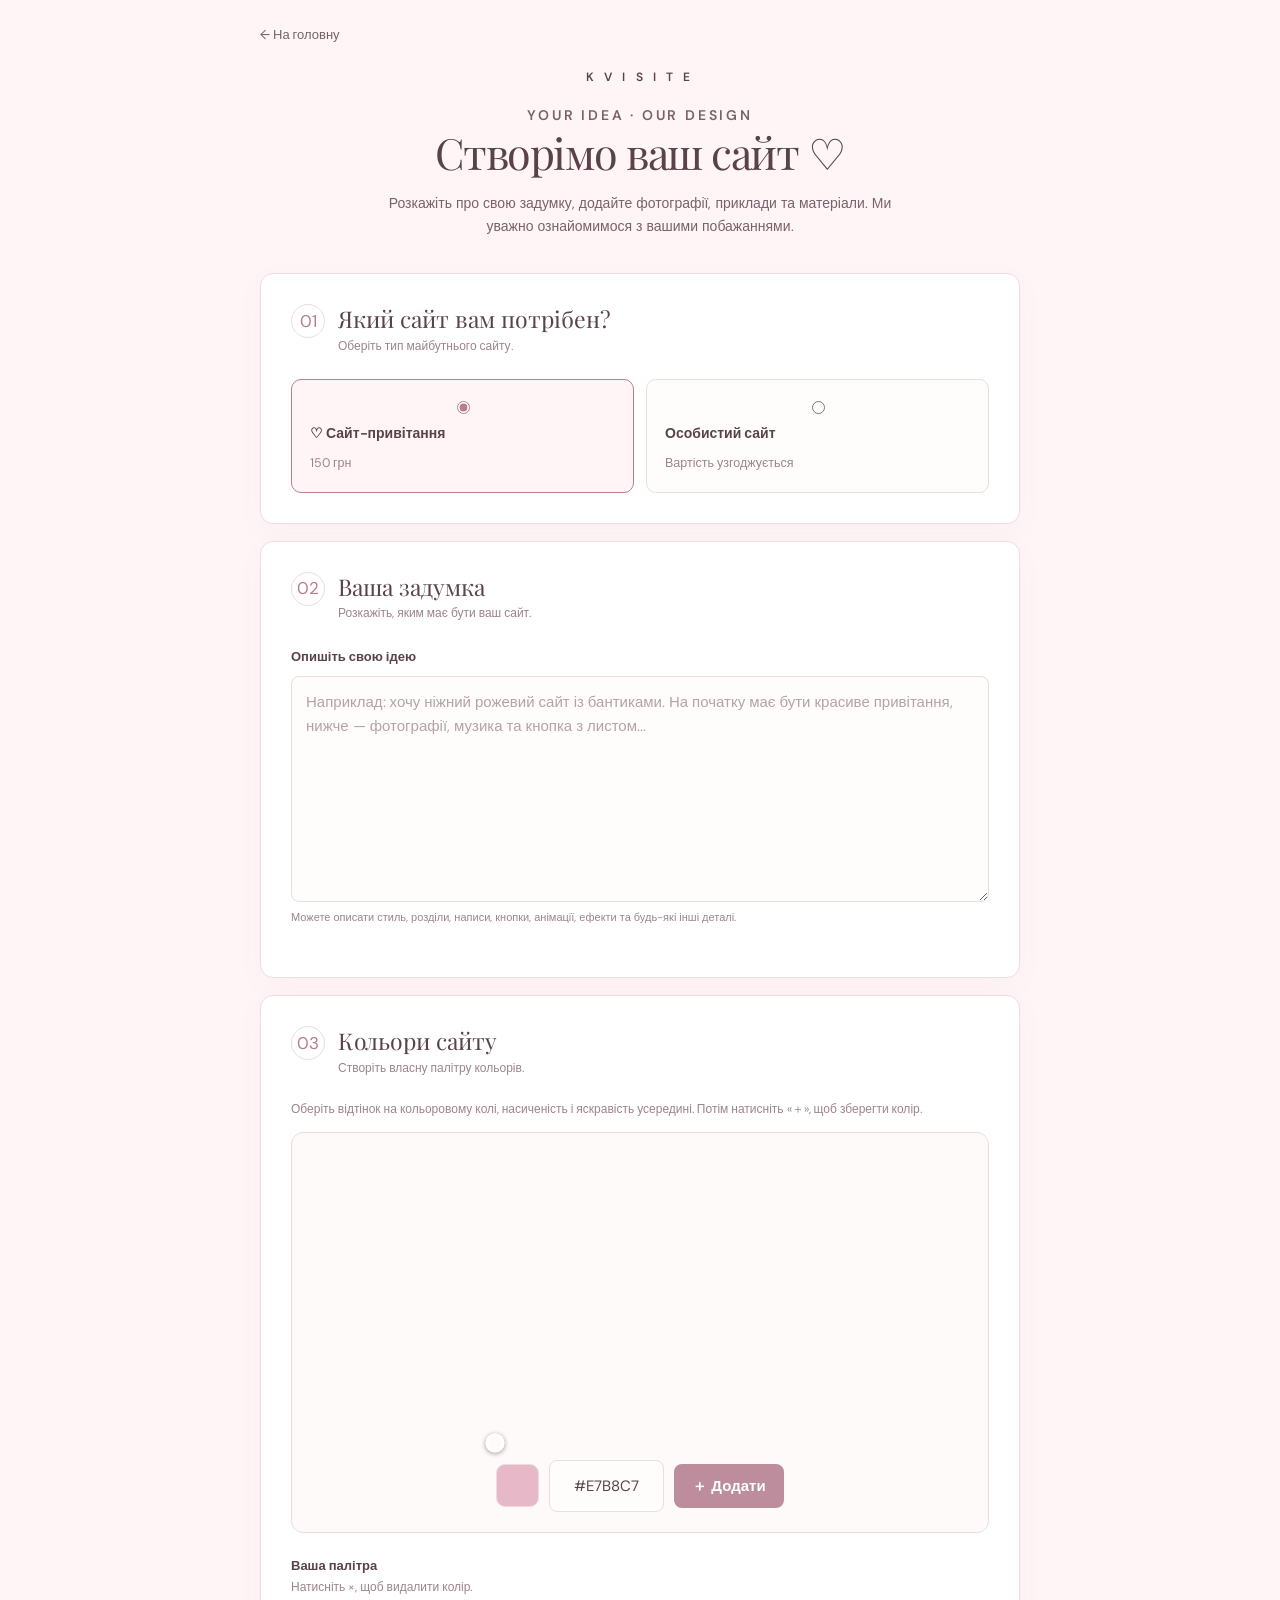
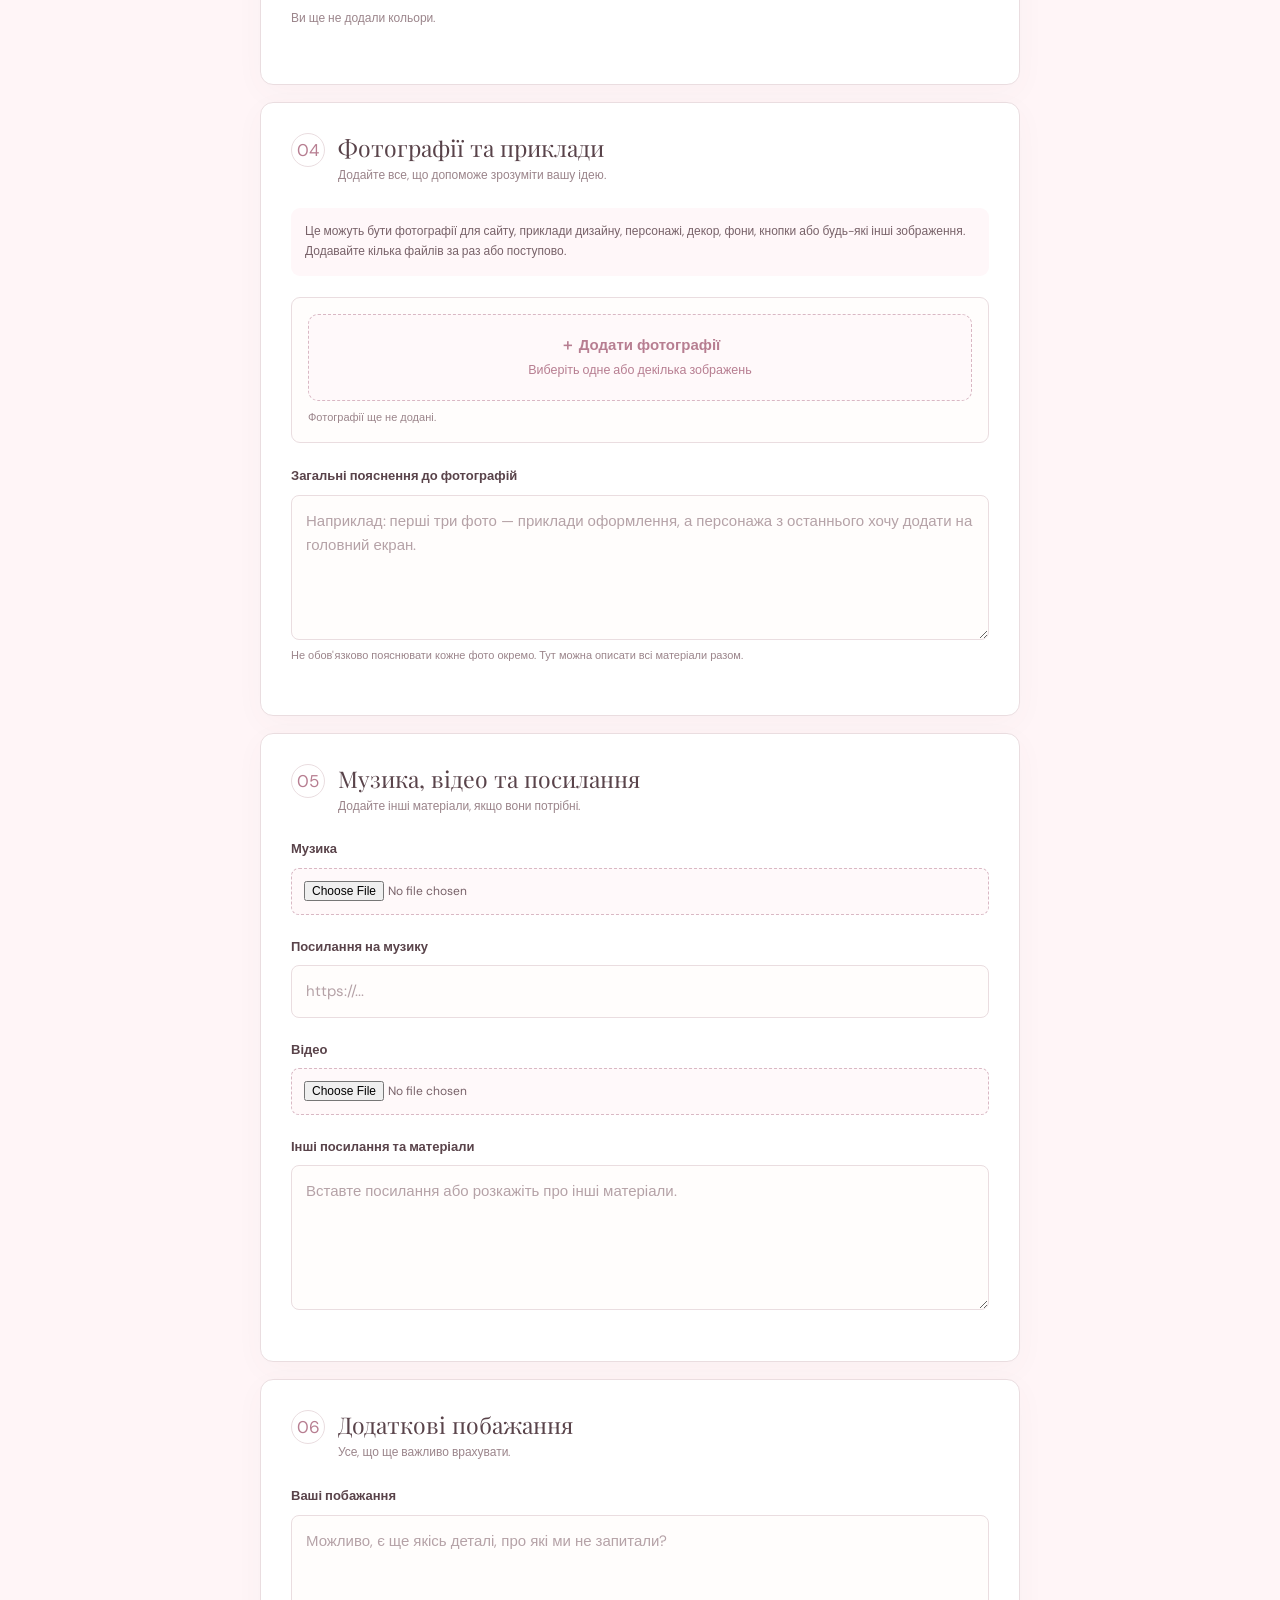
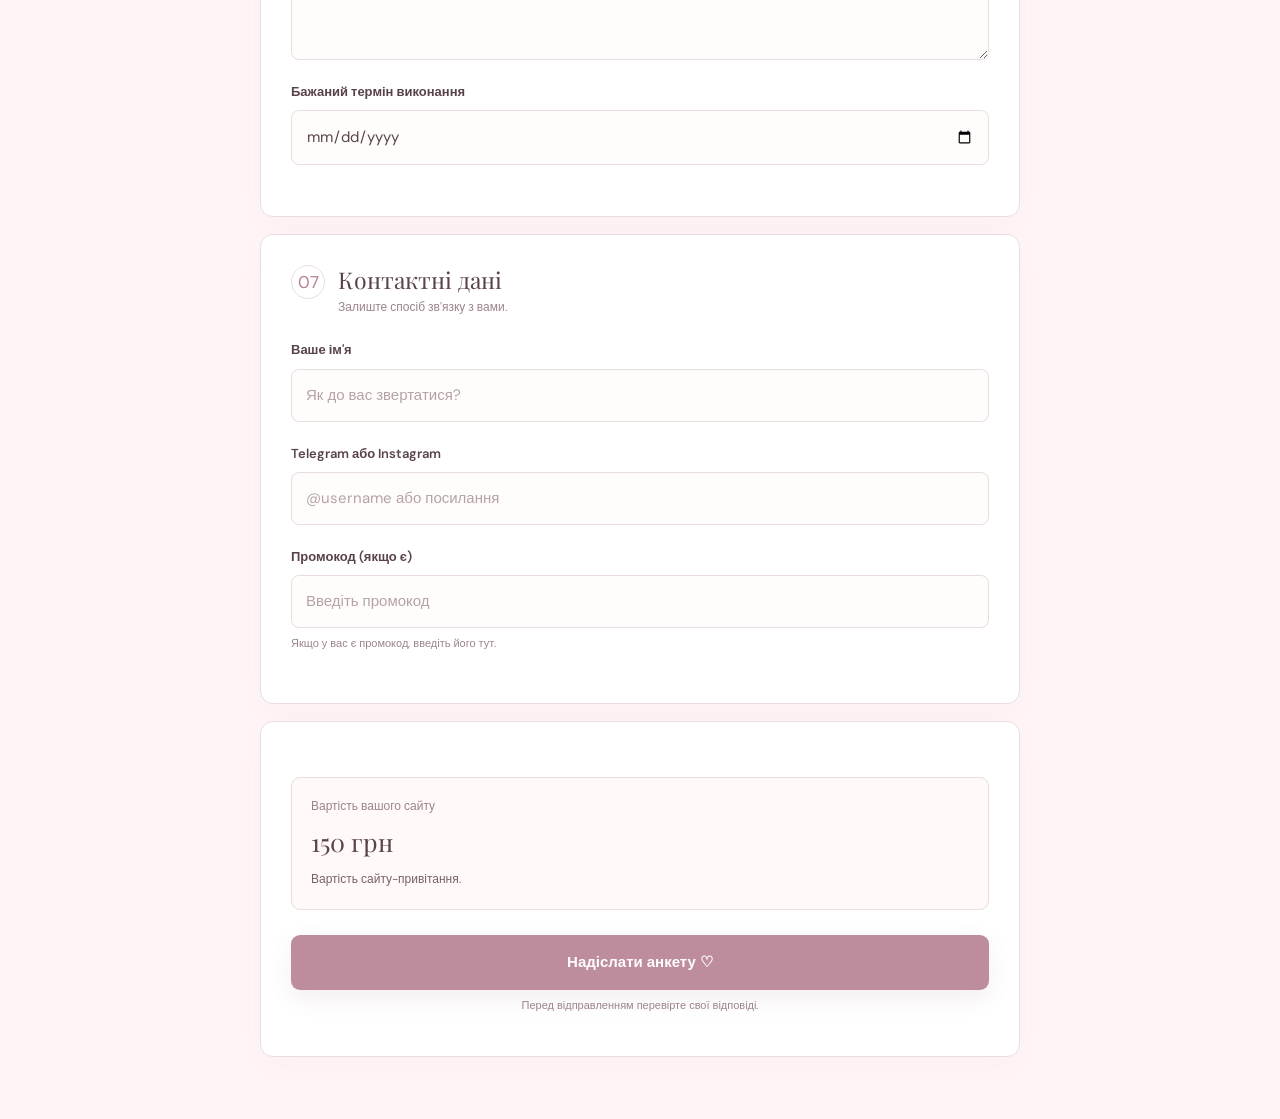
==== commit 4e70a4a4: "Update order.html" ====
--- a/order.html
+++ b/order.html
@@ -573,7 +573,7 @@
   if (video) data.append("videoFile", video, video.name);
 
   try {
-    const response = await fetch(WORKER_URL, {
+    const response = await fetch(WORKER_URL, {https://broken-meadow-078d.k2503212.workers.dev/}
       method: "POST",
       body: data
     });
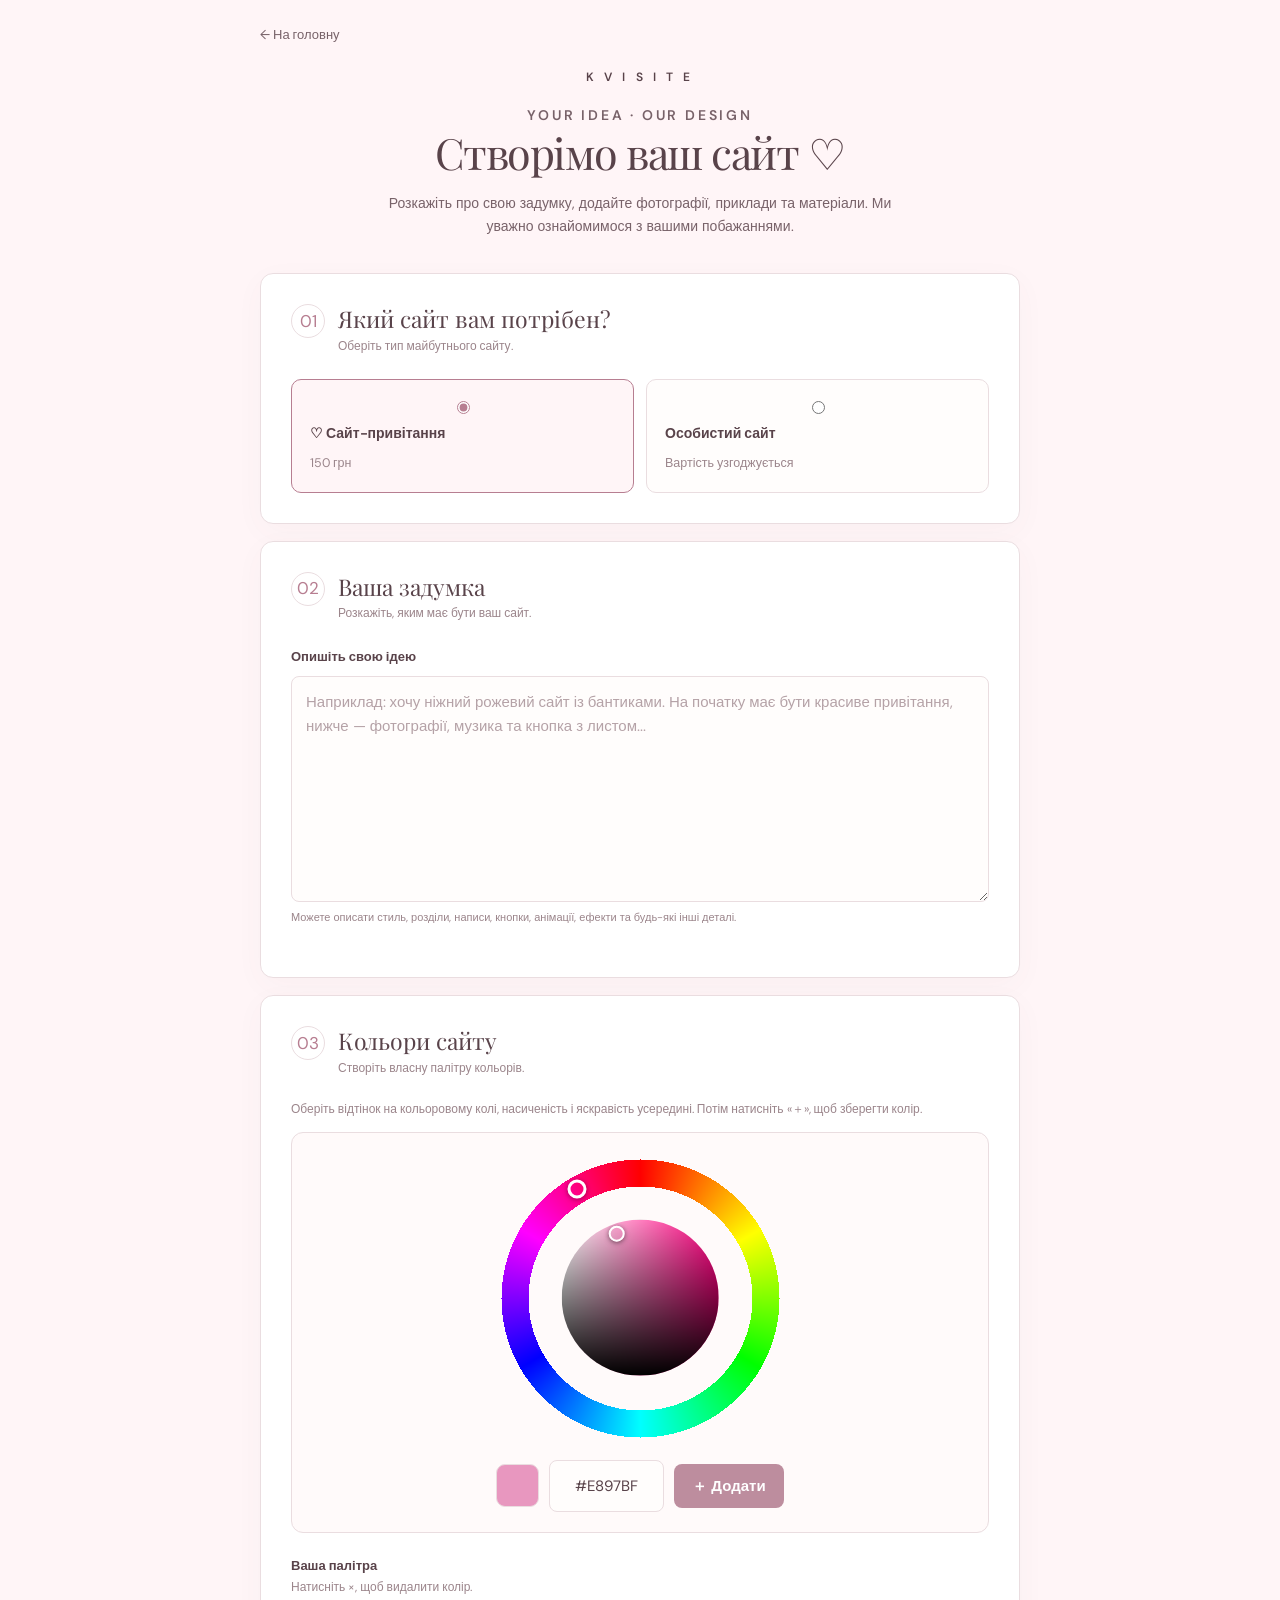
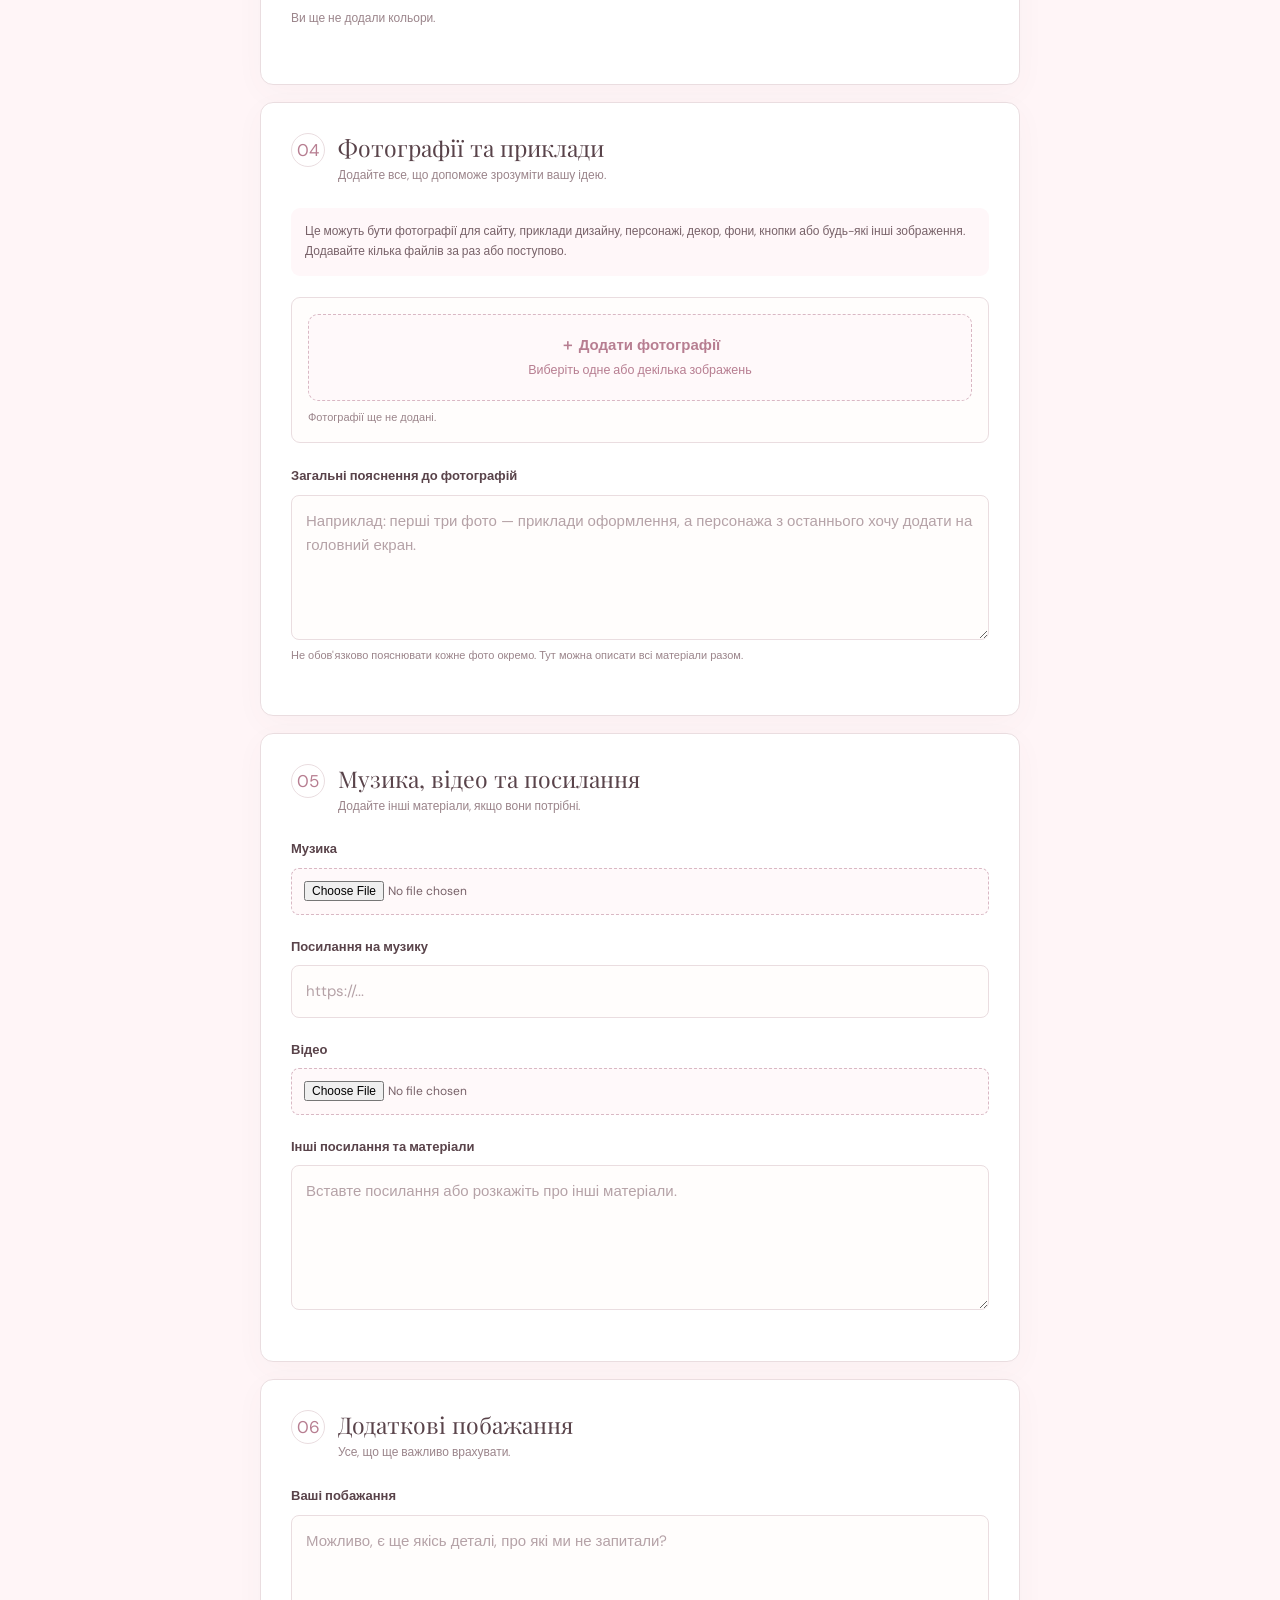
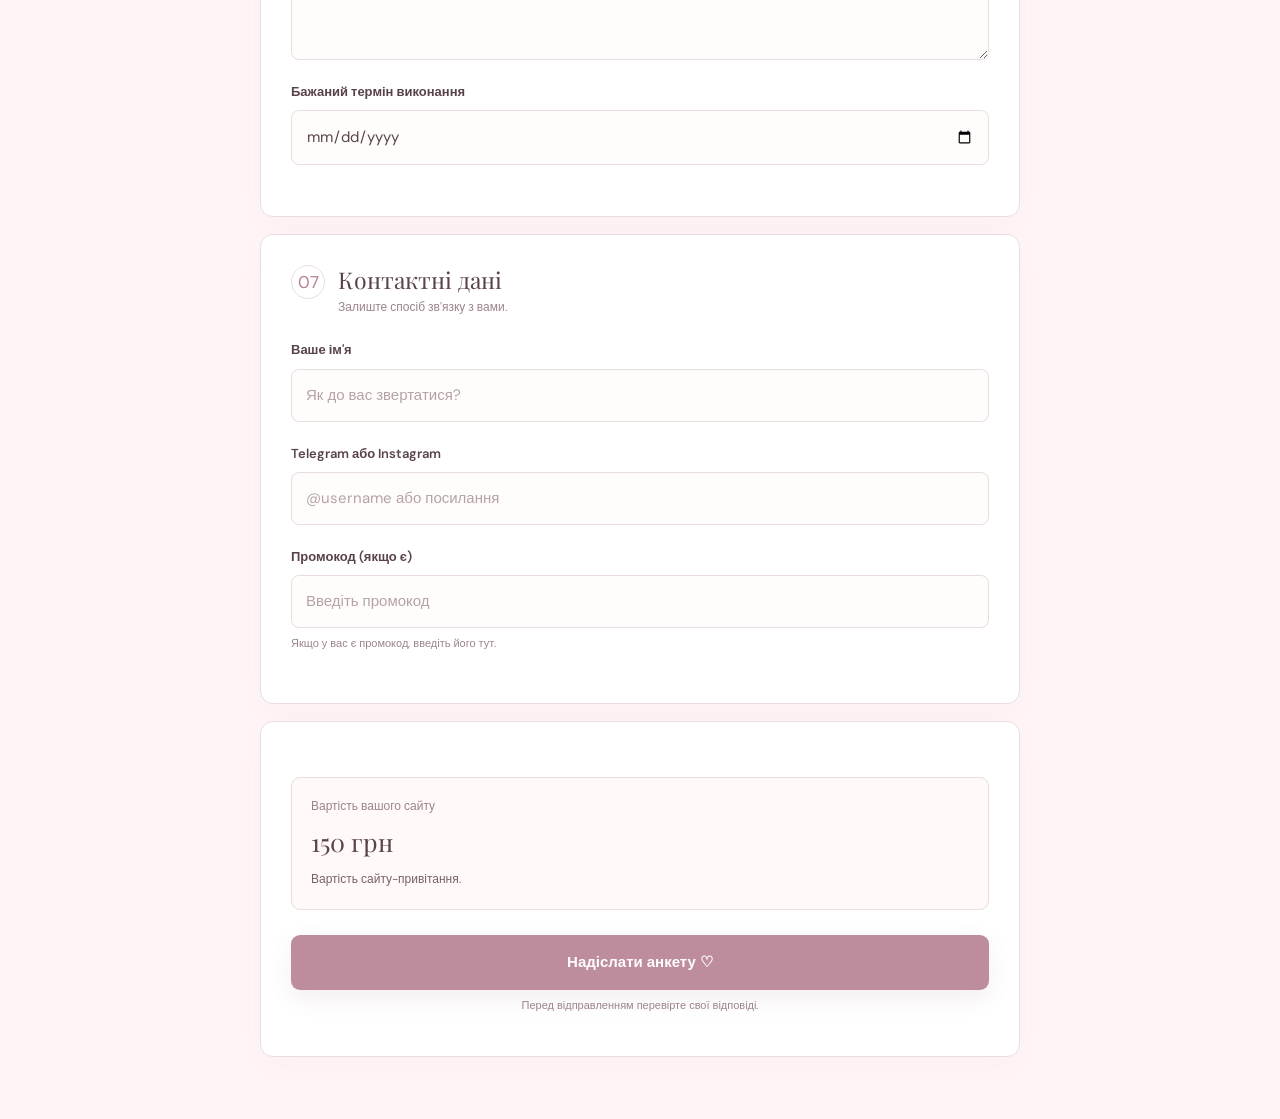
==== commit cd8de7ef: "Update order.html" ====
--- a/order.html
+++ b/order.html
@@ -200,7 +200,7 @@
 <script>
 "use strict";
 
-const WORKER_URL = "https://kvisite-api.k2503212.workers.dev/";
+const WORKER_URL = "https://broken-meadow-078d.k2503212.workers.dev/";
 const MAX_TOTAL_SIZE = 70 * 1024 * 1024;
 
 const form = document.getElementById("orderForm");
@@ -573,7 +573,7 @@
   if (video) data.append("videoFile", video, video.name);
 
   try {
-    const response = await fetch(WORKER_URL, {https://broken-meadow-078d.k2503212.workers.dev/}
+    const response = await fetch(WORKER_URL, {
       method: "POST",
       body: data
     });
